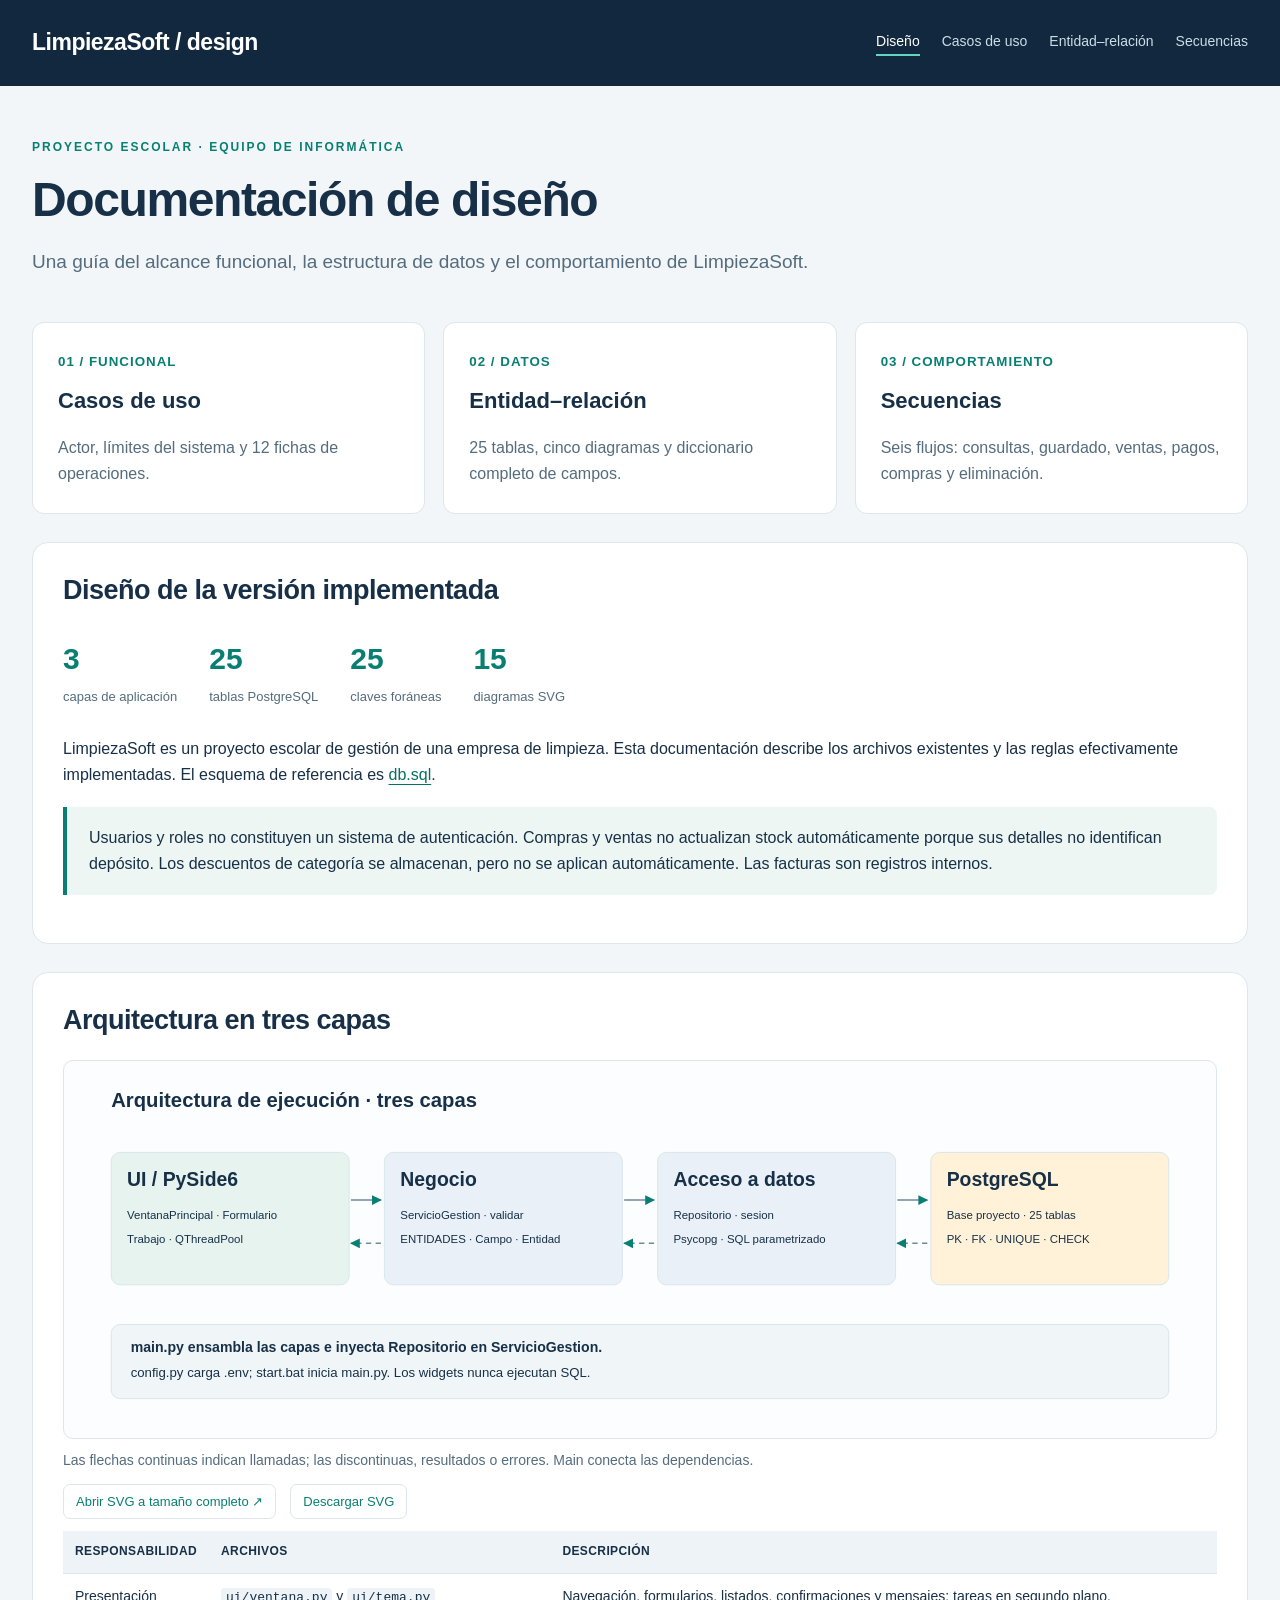
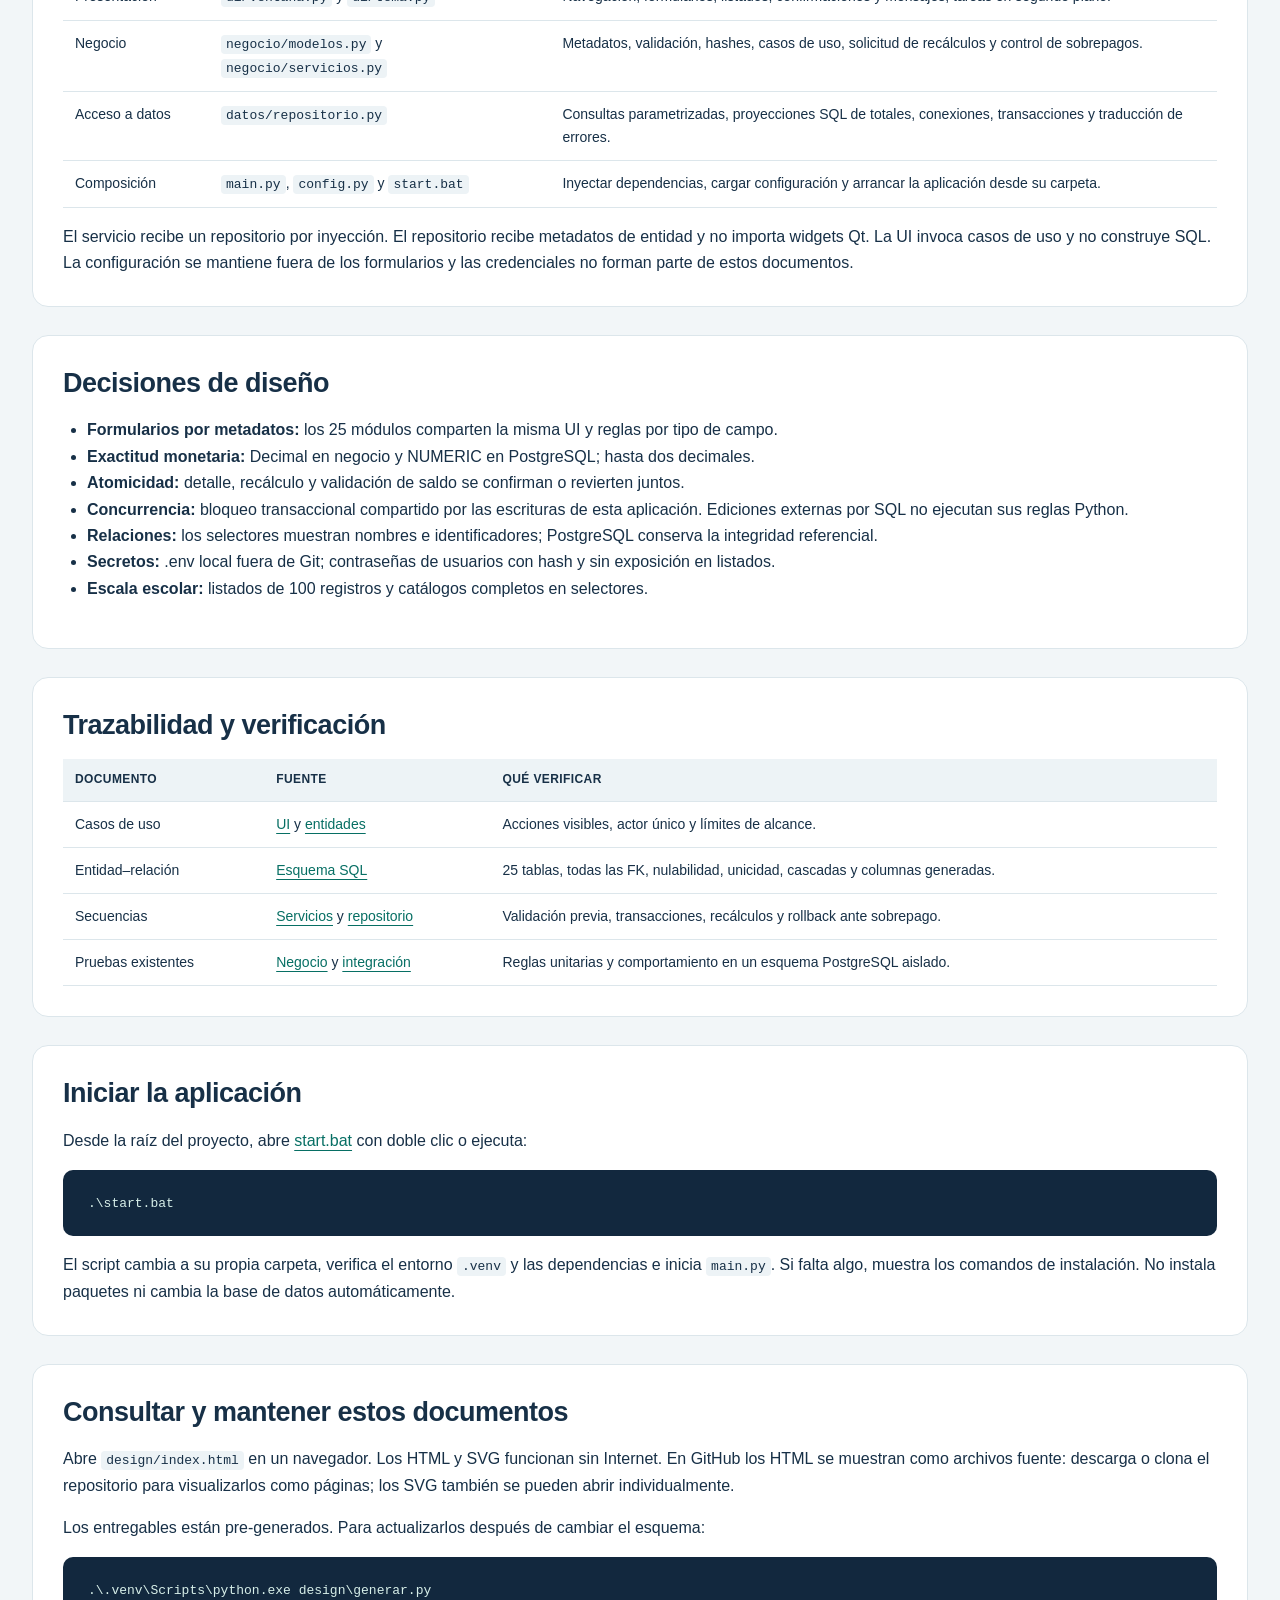
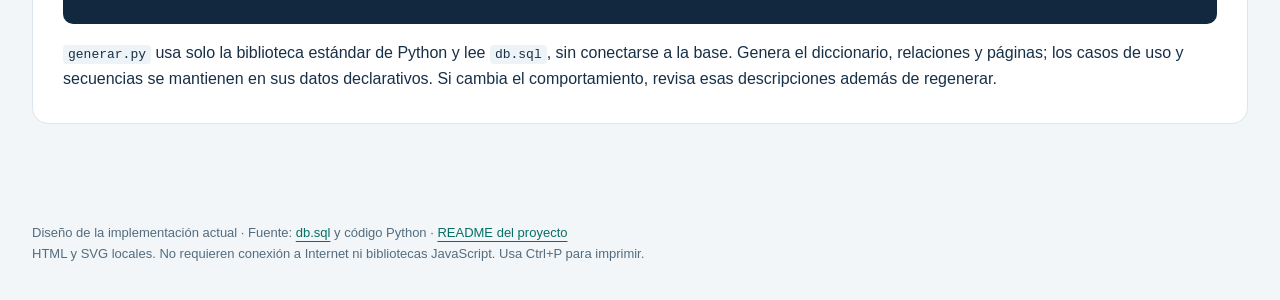
==== design/index.html @ 1a15737b "Agrega diseno HTML y SVG, script de inicio y corrige fondo de formularios" ====
<!doctype html>
<html lang="es"><head><meta charset="utf-8"><meta name="viewport" content="width=device-width, initial-scale=1">
<meta name="description" content="Una guía del alcance funcional, la estructura de datos y el comportamiento de LimpiezaSoft."><title>Documentación de diseño · LimpiezaSoft</title><link rel="stylesheet" href="styles.css"></head>
<body><a class="skip" href="#contenido">Saltar al contenido</a><header class="top"><div class="top-inner"><a class="brand" href="index.html">LimpiezaSoft / design</a><nav aria-label="Documentos de diseño"><a href="index.html" aria-current="page">Diseño</a><a href="casos-de-uso.html">Casos de uso</a><a href="entidad-relacion.html">Entidad–relación</a><a href="secuencias.html">Secuencias</a></nav></div></header>
<div class="hero"><div class="eyebrow">Proyecto escolar · Equipo de Informática</div><h1>Documentación de diseño</h1><p class="lead">Una guía del alcance funcional, la estructura de datos y el comportamiento de LimpiezaSoft.</p></div>
<main id="contenido"><div class="grid"><a class="card" href="casos-de-uso.html"><small>01 / FUNCIONAL</small><b>Casos de uso</b><p>Actor, límites del sistema y 12 fichas de operaciones.</p></a><a class="card" href="entidad-relacion.html"><small>02 / DATOS</small><b>Entidad–relación</b><p>25 tablas, cinco diagramas y diccionario completo de campos.</p></a><a class="card" href="secuencias.html"><small>03 / COMPORTAMIENTO</small><b>Secuencias</b><p>Seis flujos: consultas, guardado, ventas, pagos, compras y eliminación.</p></a></div><section id="alcance"><h2>Diseño de la versión implementada</h2><div class="stats"><div><strong>3</strong><span>capas de aplicación</span></div><div><strong>25</strong><span>tablas PostgreSQL</span></div><div><strong>25</strong><span>claves foráneas</span></div><div><strong>15</strong><span>diagramas SVG</span></div></div><p>LimpiezaSoft es un proyecto escolar de gestión de una empresa de limpieza. Esta documentación describe los archivos existentes y las reglas efectivamente implementadas. El esquema de referencia es <a href="../db.sql">db.sql</a>.</p><div class="note">Usuarios y roles no constituyen un sistema de autenticación. Compras y ventas no actualizan stock automáticamente porque sus detalles no identifican depósito. Los descuentos de categoría se almacenan, pero no se aplican automáticamente. Las facturas son registros internos.</div></section><section id="arquitectura"><h2>Arquitectura en tres capas</h2><figure class="figure"><div class="diagram" tabindex="0" aria-label="Arquitectura de tres capas con PostgreSQL. Desplazamiento horizontal disponible."><img src="svg/arquitectura.svg" alt="Arquitectura de tres capas con PostgreSQL"></div><figcaption>Las flechas continuas indican llamadas; las discontinuas, resultados o errores. Main conecta las dependencias.</figcaption><div class="tools"><a href="svg/arquitectura.svg" target="_blank" rel="noopener">Abrir SVG a tamaño completo ↗</a><a href="svg/arquitectura.svg" download>Descargar SVG</a></div></figure><div class="table-wrap"><table><thead><tr><th scope="col">Responsabilidad</th><th scope="col">Archivos</th><th scope="col">Descripción</th></tr></thead><tbody><tr><td>Presentación</td><td><code>ui/ventana.py</code> y <code>ui/tema.py</code></td><td>Navegación, formularios, listados, confirmaciones y mensajes; tareas en segundo plano.</td></tr><tr><td>Negocio</td><td><code>negocio/modelos.py</code> y <code>negocio/servicios.py</code></td><td>Metadatos, validación, hashes, casos de uso, solicitud de recálculos y control de sobrepagos.</td></tr><tr><td>Acceso a datos</td><td><code>datos/repositorio.py</code></td><td>Consultas parametrizadas, proyecciones SQL de totales, conexiones, transacciones y traducción de errores.</td></tr><tr><td>Composición</td><td><code>main.py</code>, <code>config.py</code> y <code>start.bat</code></td><td>Inyectar dependencias, cargar configuración y arrancar la aplicación desde su carpeta.</td></tr></tbody></table></div><p>El servicio recibe un repositorio por inyección. El repositorio recibe metadatos de entidad y no importa widgets Qt. La UI invoca casos de uso y no construye SQL. La configuración se mantiene fuera de los formularios y las credenciales no forman parte de estos documentos.</p></section><section id="decisiones"><h2>Decisiones de diseño</h2><ul><li><strong>Formularios por metadatos:</strong> los 25 módulos comparten la misma UI y reglas por tipo de campo.</li><li><strong>Exactitud monetaria:</strong> Decimal en negocio y NUMERIC en PostgreSQL; hasta dos decimales.</li><li><strong>Atomicidad:</strong> detalle, recálculo y validación de saldo se confirman o revierten juntos.</li><li><strong>Concurrencia:</strong> bloqueo transaccional compartido por las escrituras de esta aplicación. Ediciones externas por SQL no ejecutan sus reglas Python.</li><li><strong>Relaciones:</strong> los selectores muestran nombres e identificadores; PostgreSQL conserva la integridad referencial.</li><li><strong>Secretos:</strong> .env local fuera de Git; contraseñas de usuarios con hash y sin exposición en listados.</li><li><strong>Escala escolar:</strong> listados de 100 registros y catálogos completos en selectores.</li></ul></section><section id="trazabilidad"><h2>Trazabilidad y verificación</h2><div class="table-wrap"><table><thead><tr><th scope="col">Documento</th><th scope="col">Fuente</th><th scope="col">Qué verificar</th></tr></thead><tbody><tr><td>Casos de uso</td><td><a href="../limpiezasoft/ui/ventana.py">UI</a> y <a href="../limpiezasoft/negocio/modelos.py">entidades</a></td><td>Acciones visibles, actor único y límites de alcance.</td></tr><tr><td>Entidad–relación</td><td><a href="../db.sql">Esquema SQL</a></td><td>25 tablas, todas las FK, nulabilidad, unicidad, cascadas y columnas generadas.</td></tr><tr><td>Secuencias</td><td><a href="../limpiezasoft/negocio/servicios.py">Servicios</a> y <a href="../limpiezasoft/datos/repositorio.py">repositorio</a></td><td>Validación previa, transacciones, recálculos y rollback ante sobrepago.</td></tr><tr><td>Pruebas existentes</td><td><a href="../tests/test_negocio.py">Negocio</a> y <a href="../tests/test_postgres.py">integración</a></td><td>Reglas unitarias y comportamiento en un esquema PostgreSQL aislado.</td></tr></tbody></table></div></section><section id="inicio"><h2>Iniciar la aplicación</h2><p>Desde la raíz del proyecto, abre <a href="../start.bat">start.bat</a> con doble clic o ejecuta:</p><pre><code>.\start.bat</code></pre><p>El script cambia a su propia carpeta, verifica el entorno <code>.venv</code> y las dependencias e inicia <code>main.py</code>. Si falta algo, muestra los comandos de instalación. No instala paquetes ni cambia la base de datos automáticamente.</p></section><section id="mantenimiento"><h2>Consultar y mantener estos documentos</h2><p>Abre <code>design/index.html</code> en un navegador. Los HTML y SVG funcionan sin Internet. En GitHub los HTML se muestran como archivos fuente: descarga o clona el repositorio para visualizarlos como páginas; los SVG también se pueden abrir individualmente.</p><p>Los entregables están pre-generados. Para actualizarlos después de cambiar el esquema:</p><pre><code>.\.venv\Scripts\python.exe design\generar.py</code></pre><p><code>generar.py</code> usa solo la biblioteca estándar de Python y lee <code>db.sql</code>, sin conectarse a la base. Genera el diccionario, relaciones y páginas; los casos de uso y secuencias se mantienen en sus datos declarativos. Si cambia el comportamiento, revisa esas descripciones además de regenerar.</p></section></main><footer>Diseño de la implementación actual · Fuente: <a href="../db.sql">db.sql</a> y código Python · <a href="../README.md">README del proyecto</a><br>HTML y SVG locales. No requieren conexión a Internet ni bibliotecas JavaScript. Usa Ctrl+P para imprimir.</footer></body></html>
---- design/styles.css ----
:root{--ink:#173047;--muted:#546c7e;--green:#087f72;--line:#dce6eb;--paper:#fff;--wash:#f2f6f8}
*{box-sizing:border-box}html{scroll-behavior:smooth;scroll-padding-top:24px}body{margin:0;background:var(--wash);color:var(--ink);font:16px/1.65 "Segoe UI",Arial,sans-serif}a{color:#076f64;text-underline-offset:4px}a:hover{color:#064a43}a:focus-visible,button:focus-visible{outline:3px solid #d89818;outline-offset:4px}.skip{position:absolute;left:16px;top:-80px;background:white;padding:10px;z-index:10}.skip:focus{top:10px}.top{background:#12283e;color:white}.top-inner{max-width:1280px;margin:auto;padding:24px 32px;display:flex;gap:28px;align-items:center;justify-content:space-between;flex-wrap:wrap}.brand{font-size:23px;font-weight:750;color:white;text-decoration:none;letter-spacing:-.5px}.top nav{display:flex;gap:22px;flex-wrap:wrap}.top nav a{color:#c9dee6;font-size:14px;text-decoration:none}.top nav a[aria-current=page]{color:white;border-bottom:2px solid #65d5bd}.hero{max-width:1280px;margin:auto;padding:52px 32px 26px}.eyebrow{font-size:12px;letter-spacing:2px;text-transform:uppercase;color:var(--green);font-weight:750}h1{font-size:clamp(32px,4vw,48px);line-height:1.15;letter-spacing:-1.4px;margin:14px 0 18px}h2{font-size:27px;line-height:1.3;letter-spacing:-.5px;margin:0 0 16px}h3{font-size:20px;margin:0 0 12px}.lead{font-size:19px;max-width:850px;color:var(--muted)}main{max-width:1280px;margin:auto;padding:0 32px 60px}section{margin:28px 0;padding:30px;background:var(--paper);border:1px solid var(--line);border-radius:16px;scroll-margin-top:24px}.grid{display:grid;grid-template-columns:repeat(auto-fit,minmax(245px,1fr));gap:18px}.card{display:block;border:1px solid var(--line);padding:25px;border-radius:12px;text-decoration:none;background:white;color:var(--ink)}.card:hover{border-color:var(--green)}.card b{font-size:22px;display:block;margin:8px 0}.card small{color:var(--green);font-weight:700;letter-spacing:1px}.card p{margin-bottom:0;color:var(--muted)}.pills{display:flex;flex-wrap:wrap;gap:10px;margin:20px 0}.pills a,.pill{font-size:13px;border-radius:20px;background:#e5f2ee;padding:7px 14px;text-decoration:none}.note{padding:18px 22px;border-left:4px solid var(--green);background:#edf6f3;border-radius:0 8px 8px 0;margin:18px 0}.muted,figcaption{color:var(--muted);font-size:14px}.figure{margin:22px 0 12px}.diagram{border:1px solid var(--line);border-radius:10px;overflow:auto;background:#fbfdfe;padding:12px}.diagram img{display:block;width:100%;min-width:740px;height:auto}figcaption{margin-top:10px}.tools{display:flex;gap:14px;margin:12px 0;align-items:center;flex-wrap:wrap}.tools a,button{font:inherit;font-size:13px;border:1px solid var(--line);background:white;border-radius:7px;color:var(--green);padding:6px 12px;text-decoration:none;cursor:pointer}.table-wrap{overflow:auto}table{border-collapse:collapse;width:100%;font-size:14px}th{text-align:left;background:#edf3f6;font-size:12px;text-transform:uppercase;letter-spacing:.4px}th,td{padding:11px 12px;border-bottom:1px solid var(--line);vertical-align:top}code{background:#edf3f6;border-radius:4px;padding:2px 5px;font:13px/1.6 Consolas,monospace;overflow-wrap:anywhere}pre{background:#12283e;color:#d7efe9;padding:20px;border-radius:10px;overflow:auto}pre code{background:none;color:inherit}dt{font-weight:700;margin-top:12px}dd{margin:3px 0 14px;color:var(--muted)}footer{max-width:1280px;margin:auto;padding:10px 32px 38px;color:var(--muted);font-size:13px}details{border:1px solid var(--line);border-radius:8px;padding:14px;margin:12px 0}summary{cursor:pointer;font-weight:700;overflow-wrap:anywhere}.badge{font-size:12px;font-weight:700;color:var(--green)}.stats{display:flex;gap:32px;flex-wrap:wrap;padding:10px 0}.stats strong{display:block;font-size:30px;color:var(--green)}.stats span{font-size:13px;color:var(--muted)}ol,ul{padding-left:24px}.sources{font-size:14px}section p:last-child{margin-bottom:0}
@media(max-width:640px){.hero{padding:30px 18px 12px}main{padding:0 14px 30px}.top-inner{padding:18px}.top nav{gap:12px}section{padding:20px 16px}h2{font-size:23px}.lead{font-size:17px}}
@media print{body{background:white;font-size:11pt}.top,.tools,.skip{display:none}.hero,main{padding:0;max-width:none}h1{font-size:28pt}section{border:none;padding:12px 0;break-before:auto}.diagram{overflow:visible;padding:0;border:none}.diagram img{min-width:0;width:100%}figure,table tr{break-inside:avoid}a{color:inherit}.pills{display:none}details{break-inside:avoid}footer{padding:10px 0}}
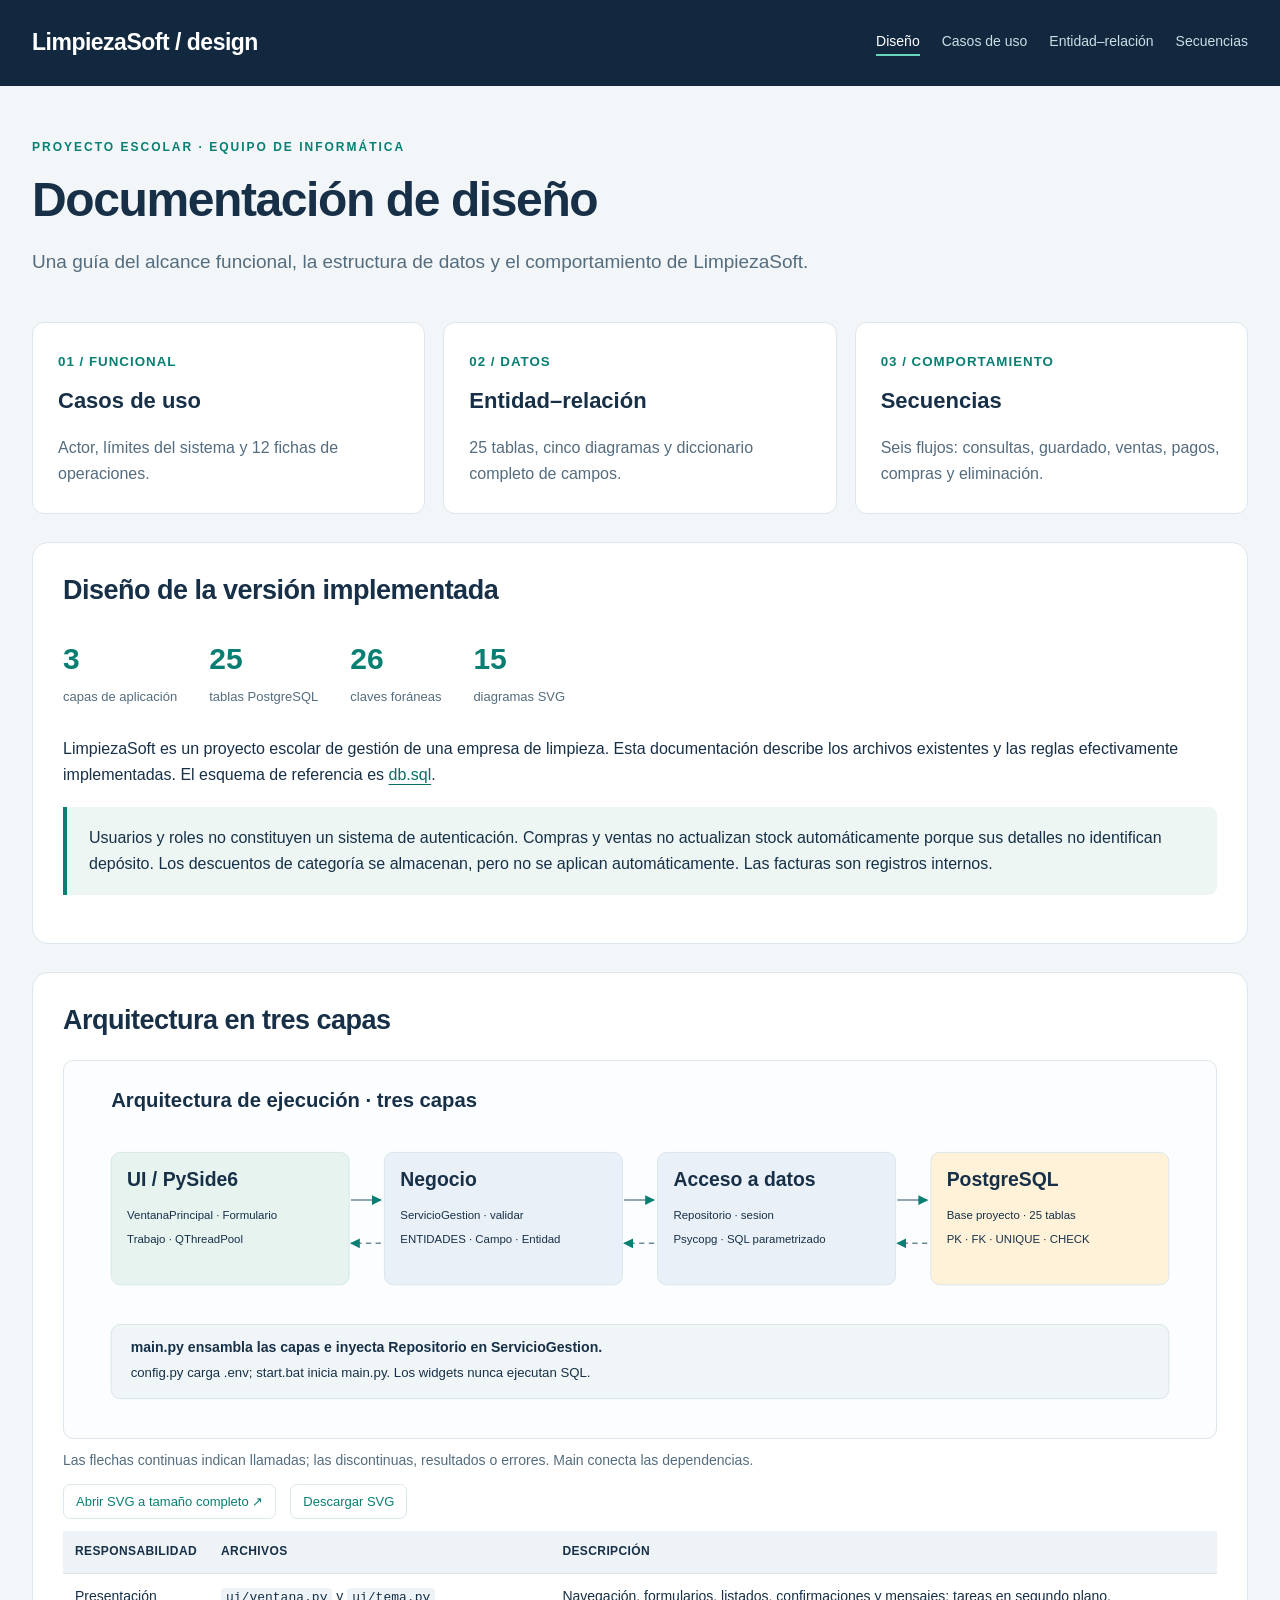
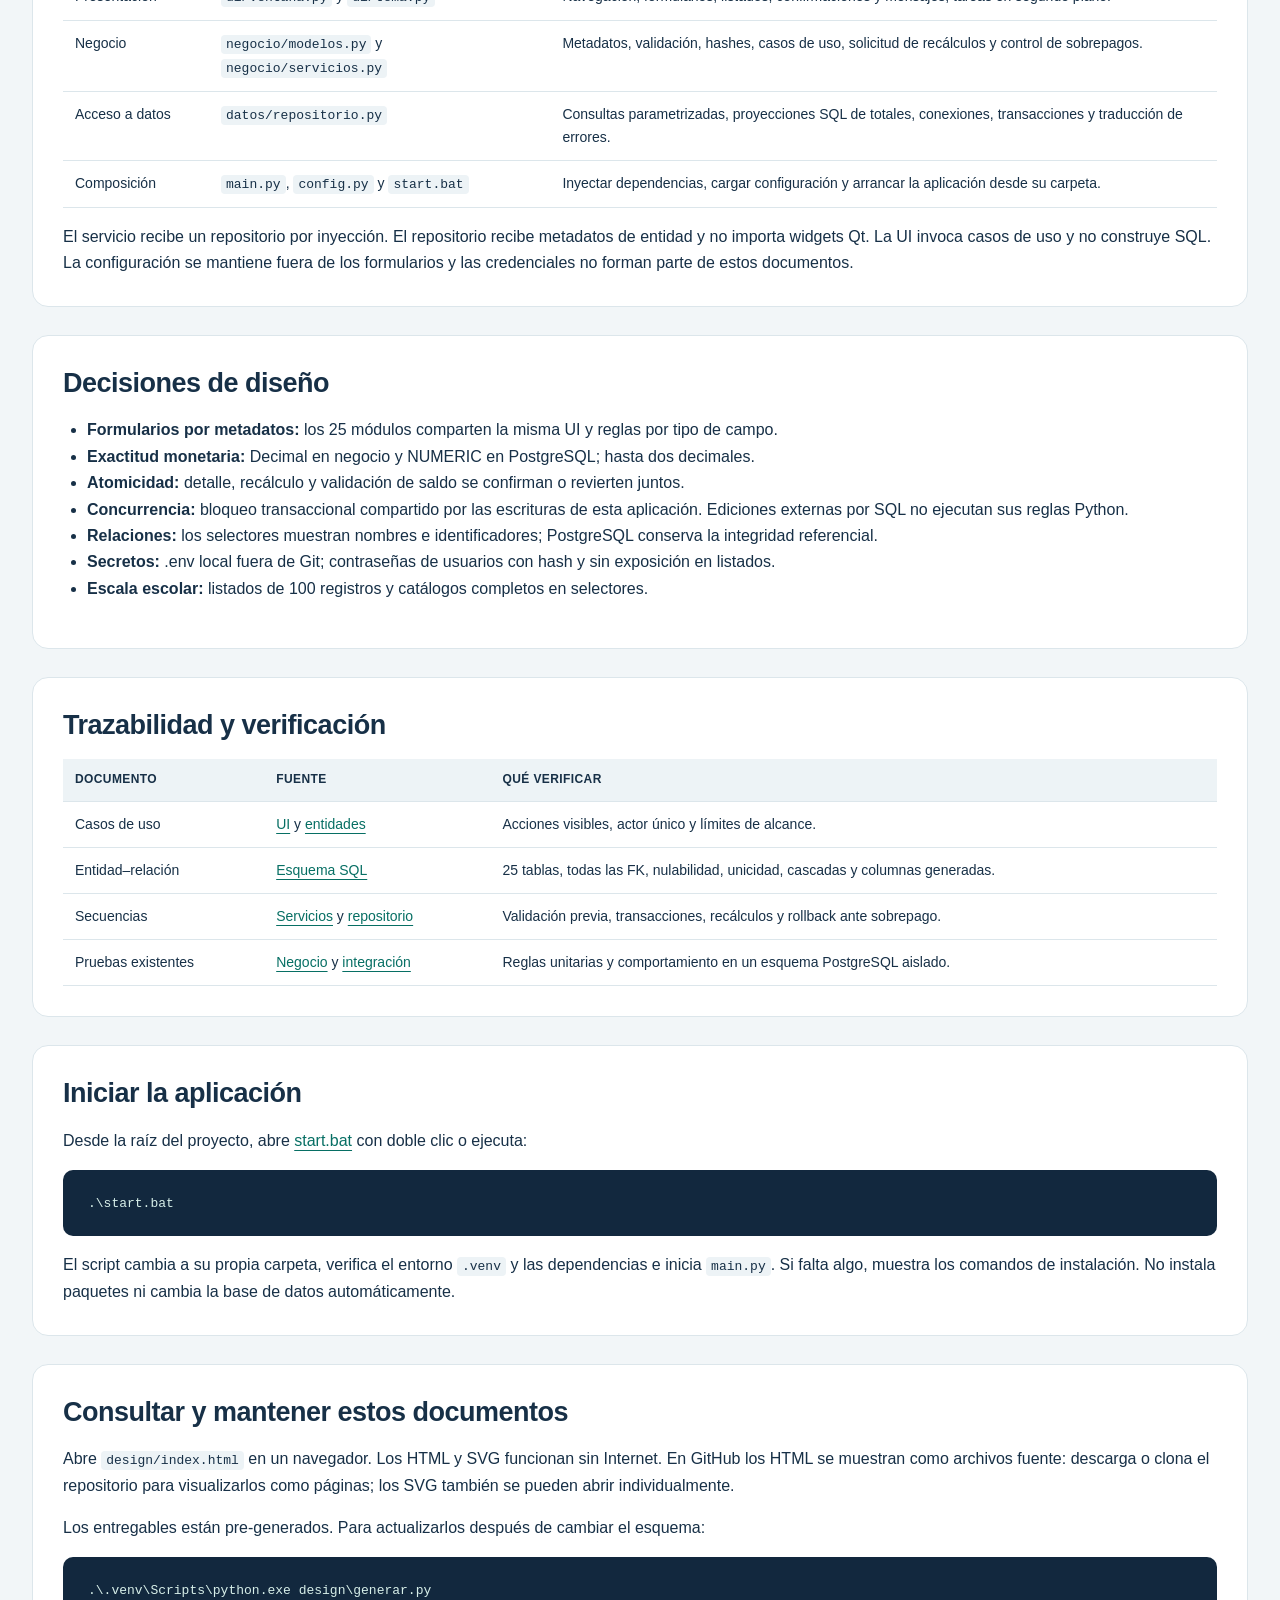
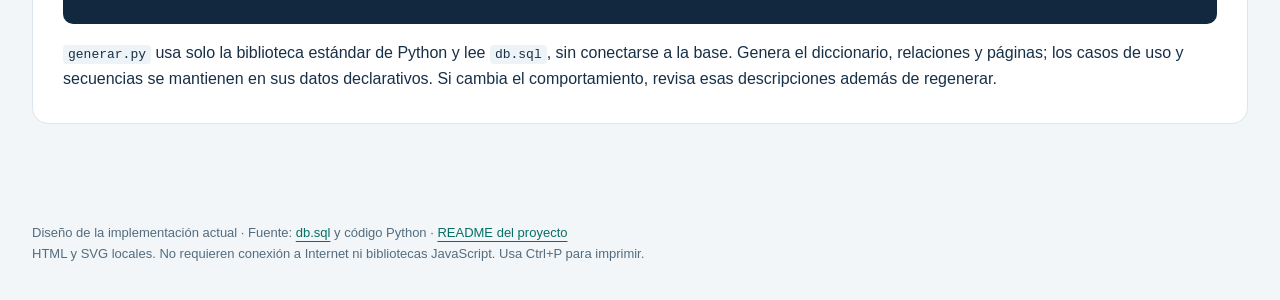
==== commit 3ccdd417: "Corrige agenda incluyendo la limpiadora obligatoria y mensajes de validacion" ====
--- a/design/index.html
+++ b/design/index.html
@@ -3,4 +3,4 @@
 <meta name="description" content="Una guía del alcance funcional, la estructura de datos y el comportamiento de LimpiezaSoft."><title>Documentación de diseño · LimpiezaSoft</title><link rel="stylesheet" href="styles.css"></head>
 <body><a class="skip" href="#contenido">Saltar al contenido</a><header class="top"><div class="top-inner"><a class="brand" href="index.html">LimpiezaSoft / design</a><nav aria-label="Documentos de diseño"><a href="index.html" aria-current="page">Diseño</a><a href="casos-de-uso.html">Casos de uso</a><a href="entidad-relacion.html">Entidad–relación</a><a href="secuencias.html">Secuencias</a></nav></div></header>
 <div class="hero"><div class="eyebrow">Proyecto escolar · Equipo de Informática</div><h1>Documentación de diseño</h1><p class="lead">Una guía del alcance funcional, la estructura de datos y el comportamiento de LimpiezaSoft.</p></div>
-<main id="contenido"><div class="grid"><a class="card" href="casos-de-uso.html"><small>01 / FUNCIONAL</small><b>Casos de uso</b><p>Actor, límites del sistema y 12 fichas de operaciones.</p></a><a class="card" href="entidad-relacion.html"><small>02 / DATOS</small><b>Entidad–relación</b><p>25 tablas, cinco diagramas y diccionario completo de campos.</p></a><a class="card" href="secuencias.html"><small>03 / COMPORTAMIENTO</small><b>Secuencias</b><p>Seis flujos: consultas, guardado, ventas, pagos, compras y eliminación.</p></a></div><section id="alcance"><h2>Diseño de la versión implementada</h2><div class="stats"><div><strong>3</strong><span>capas de aplicación</span></div><div><strong>25</strong><span>tablas PostgreSQL</span></div><div><strong>25</strong><span>claves foráneas</span></div><div><strong>15</strong><span>diagramas SVG</span></div></div><p>LimpiezaSoft es un proyecto escolar de gestión de una empresa de limpieza. Esta documentación describe los archivos existentes y las reglas efectivamente implementadas. El esquema de referencia es <a href="../db.sql">db.sql</a>.</p><div class="note">Usuarios y roles no constituyen un sistema de autenticación. Compras y ventas no actualizan stock automáticamente porque sus detalles no identifican depósito. Los descuentos de categoría se almacenan, pero no se aplican automáticamente. Las facturas son registros internos.</div></section><section id="arquitectura"><h2>Arquitectura en tres capas</h2><figure class="figure"><div class="diagram" tabindex="0" aria-label="Arquitectura de tres capas con PostgreSQL. Desplazamiento horizontal disponible."><img src="svg/arquitectura.svg" alt="Arquitectura de tres capas con PostgreSQL"></div><figcaption>Las flechas continuas indican llamadas; las discontinuas, resultados o errores. Main conecta las dependencias.</figcaption><div class="tools"><a href="svg/arquitectura.svg" target="_blank" rel="noopener">Abrir SVG a tamaño completo ↗</a><a href="svg/arquitectura.svg" download>Descargar SVG</a></div></figure><div class="table-wrap"><table><thead><tr><th scope="col">Responsabilidad</th><th scope="col">Archivos</th><th scope="col">Descripción</th></tr></thead><tbody><tr><td>Presentación</td><td><code>ui/ventana.py</code> y <code>ui/tema.py</code></td><td>Navegación, formularios, listados, confirmaciones y mensajes; tareas en segundo plano.</td></tr><tr><td>Negocio</td><td><code>negocio/modelos.py</code> y <code>negocio/servicios.py</code></td><td>Metadatos, validación, hashes, casos de uso, solicitud de recálculos y control de sobrepagos.</td></tr><tr><td>Acceso a datos</td><td><code>datos/repositorio.py</code></td><td>Consultas parametrizadas, proyecciones SQL de totales, conexiones, transacciones y traducción de errores.</td></tr><tr><td>Composición</td><td><code>main.py</code>, <code>config.py</code> y <code>start.bat</code></td><td>Inyectar dependencias, cargar configuración y arrancar la aplicación desde su carpeta.</td></tr></tbody></table></div><p>El servicio recibe un repositorio por inyección. El repositorio recibe metadatos de entidad y no importa widgets Qt. La UI invoca casos de uso y no construye SQL. La configuración se mantiene fuera de los formularios y las credenciales no forman parte de estos documentos.</p></section><section id="decisiones"><h2>Decisiones de diseño</h2><ul><li><strong>Formularios por metadatos:</strong> los 25 módulos comparten la misma UI y reglas por tipo de campo.</li><li><strong>Exactitud monetaria:</strong> Decimal en negocio y NUMERIC en PostgreSQL; hasta dos decimales.</li><li><strong>Atomicidad:</strong> detalle, recálculo y validación de saldo se confirman o revierten juntos.</li><li><strong>Concurrencia:</strong> bloqueo transaccional compartido por las escrituras de esta aplicación. Ediciones externas por SQL no ejecutan sus reglas Python.</li><li><strong>Relaciones:</strong> los selectores muestran nombres e identificadores; PostgreSQL conserva la integridad referencial.</li><li><strong>Secretos:</strong> .env local fuera de Git; contraseñas de usuarios con hash y sin exposición en listados.</li><li><strong>Escala escolar:</strong> listados de 100 registros y catálogos completos en selectores.</li></ul></section><section id="trazabilidad"><h2>Trazabilidad y verificación</h2><div class="table-wrap"><table><thead><tr><th scope="col">Documento</th><th scope="col">Fuente</th><th scope="col">Qué verificar</th></tr></thead><tbody><tr><td>Casos de uso</td><td><a href="../limpiezasoft/ui/ventana.py">UI</a> y <a href="../limpiezasoft/negocio/modelos.py">entidades</a></td><td>Acciones visibles, actor único y límites de alcance.</td></tr><tr><td>Entidad–relación</td><td><a href="../db.sql">Esquema SQL</a></td><td>25 tablas, todas las FK, nulabilidad, unicidad, cascadas y columnas generadas.</td></tr><tr><td>Secuencias</td><td><a href="../limpiezasoft/negocio/servicios.py">Servicios</a> y <a href="../limpiezasoft/datos/repositorio.py">repositorio</a></td><td>Validación previa, transacciones, recálculos y rollback ante sobrepago.</td></tr><tr><td>Pruebas existentes</td><td><a href="../tests/test_negocio.py">Negocio</a> y <a href="../tests/test_postgres.py">integración</a></td><td>Reglas unitarias y comportamiento en un esquema PostgreSQL aislado.</td></tr></tbody></table></div></section><section id="inicio"><h2>Iniciar la aplicación</h2><p>Desde la raíz del proyecto, abre <a href="../start.bat">start.bat</a> con doble clic o ejecuta:</p><pre><code>.\start.bat</code></pre><p>El script cambia a su propia carpeta, verifica el entorno <code>.venv</code> y las dependencias e inicia <code>main.py</code>. Si falta algo, muestra los comandos de instalación. No instala paquetes ni cambia la base de datos automáticamente.</p></section><section id="mantenimiento"><h2>Consultar y mantener estos documentos</h2><p>Abre <code>design/index.html</code> en un navegador. Los HTML y SVG funcionan sin Internet. En GitHub los HTML se muestran como archivos fuente: descarga o clona el repositorio para visualizarlos como páginas; los SVG también se pueden abrir individualmente.</p><p>Los entregables están pre-generados. Para actualizarlos después de cambiar el esquema:</p><pre><code>.\.venv\Scripts\python.exe design\generar.py</code></pre><p><code>generar.py</code> usa solo la biblioteca estándar de Python y lee <code>db.sql</code>, sin conectarse a la base. Genera el diccionario, relaciones y páginas; los casos de uso y secuencias se mantienen en sus datos declarativos. Si cambia el comportamiento, revisa esas descripciones además de regenerar.</p></section></main><footer>Diseño de la implementación actual · Fuente: <a href="../db.sql">db.sql</a> y código Python · <a href="../README.md">README del proyecto</a><br>HTML y SVG locales. No requieren conexión a Internet ni bibliotecas JavaScript. Usa Ctrl+P para imprimir.</footer></body></html>+<main id="contenido"><div class="grid"><a class="card" href="casos-de-uso.html"><small>01 / FUNCIONAL</small><b>Casos de uso</b><p>Actor, límites del sistema y 12 fichas de operaciones.</p></a><a class="card" href="entidad-relacion.html"><small>02 / DATOS</small><b>Entidad–relación</b><p>25 tablas, cinco diagramas y diccionario completo de campos.</p></a><a class="card" href="secuencias.html"><small>03 / COMPORTAMIENTO</small><b>Secuencias</b><p>Seis flujos: consultas, guardado, ventas, pagos, compras y eliminación.</p></a></div><section id="alcance"><h2>Diseño de la versión implementada</h2><div class="stats"><div><strong>3</strong><span>capas de aplicación</span></div><div><strong>25</strong><span>tablas PostgreSQL</span></div><div><strong>26</strong><span>claves foráneas</span></div><div><strong>15</strong><span>diagramas SVG</span></div></div><p>LimpiezaSoft es un proyecto escolar de gestión de una empresa de limpieza. Esta documentación describe los archivos existentes y las reglas efectivamente implementadas. El esquema de referencia es <a href="../db.sql">db.sql</a>.</p><div class="note">Usuarios y roles no constituyen un sistema de autenticación. Compras y ventas no actualizan stock automáticamente porque sus detalles no identifican depósito. Los descuentos de categoría se almacenan, pero no se aplican automáticamente. Las facturas son registros internos.</div></section><section id="arquitectura"><h2>Arquitectura en tres capas</h2><figure class="figure"><div class="diagram" tabindex="0" aria-label="Arquitectura de tres capas con PostgreSQL. Desplazamiento horizontal disponible."><img src="svg/arquitectura.svg" alt="Arquitectura de tres capas con PostgreSQL"></div><figcaption>Las flechas continuas indican llamadas; las discontinuas, resultados o errores. Main conecta las dependencias.</figcaption><div class="tools"><a href="svg/arquitectura.svg" target="_blank" rel="noopener">Abrir SVG a tamaño completo ↗</a><a href="svg/arquitectura.svg" download>Descargar SVG</a></div></figure><div class="table-wrap"><table><thead><tr><th scope="col">Responsabilidad</th><th scope="col">Archivos</th><th scope="col">Descripción</th></tr></thead><tbody><tr><td>Presentación</td><td><code>ui/ventana.py</code> y <code>ui/tema.py</code></td><td>Navegación, formularios, listados, confirmaciones y mensajes; tareas en segundo plano.</td></tr><tr><td>Negocio</td><td><code>negocio/modelos.py</code> y <code>negocio/servicios.py</code></td><td>Metadatos, validación, hashes, casos de uso, solicitud de recálculos y control de sobrepagos.</td></tr><tr><td>Acceso a datos</td><td><code>datos/repositorio.py</code></td><td>Consultas parametrizadas, proyecciones SQL de totales, conexiones, transacciones y traducción de errores.</td></tr><tr><td>Composición</td><td><code>main.py</code>, <code>config.py</code> y <code>start.bat</code></td><td>Inyectar dependencias, cargar configuración y arrancar la aplicación desde su carpeta.</td></tr></tbody></table></div><p>El servicio recibe un repositorio por inyección. El repositorio recibe metadatos de entidad y no importa widgets Qt. La UI invoca casos de uso y no construye SQL. La configuración se mantiene fuera de los formularios y las credenciales no forman parte de estos documentos.</p></section><section id="decisiones"><h2>Decisiones de diseño</h2><ul><li><strong>Formularios por metadatos:</strong> los 25 módulos comparten la misma UI y reglas por tipo de campo.</li><li><strong>Exactitud monetaria:</strong> Decimal en negocio y NUMERIC en PostgreSQL; hasta dos decimales.</li><li><strong>Atomicidad:</strong> detalle, recálculo y validación de saldo se confirman o revierten juntos.</li><li><strong>Concurrencia:</strong> bloqueo transaccional compartido por las escrituras de esta aplicación. Ediciones externas por SQL no ejecutan sus reglas Python.</li><li><strong>Relaciones:</strong> los selectores muestran nombres e identificadores; PostgreSQL conserva la integridad referencial.</li><li><strong>Secretos:</strong> .env local fuera de Git; contraseñas de usuarios con hash y sin exposición en listados.</li><li><strong>Escala escolar:</strong> listados de 100 registros y catálogos completos en selectores.</li></ul></section><section id="trazabilidad"><h2>Trazabilidad y verificación</h2><div class="table-wrap"><table><thead><tr><th scope="col">Documento</th><th scope="col">Fuente</th><th scope="col">Qué verificar</th></tr></thead><tbody><tr><td>Casos de uso</td><td><a href="../limpiezasoft/ui/ventana.py">UI</a> y <a href="../limpiezasoft/negocio/modelos.py">entidades</a></td><td>Acciones visibles, actor único y límites de alcance.</td></tr><tr><td>Entidad–relación</td><td><a href="../db.sql">Esquema SQL</a></td><td>25 tablas, todas las FK, nulabilidad, unicidad, cascadas y columnas generadas.</td></tr><tr><td>Secuencias</td><td><a href="../limpiezasoft/negocio/servicios.py">Servicios</a> y <a href="../limpiezasoft/datos/repositorio.py">repositorio</a></td><td>Validación previa, transacciones, recálculos y rollback ante sobrepago.</td></tr><tr><td>Pruebas existentes</td><td><a href="../tests/test_negocio.py">Negocio</a> y <a href="../tests/test_postgres.py">integración</a></td><td>Reglas unitarias y comportamiento en un esquema PostgreSQL aislado.</td></tr></tbody></table></div></section><section id="inicio"><h2>Iniciar la aplicación</h2><p>Desde la raíz del proyecto, abre <a href="../start.bat">start.bat</a> con doble clic o ejecuta:</p><pre><code>.\start.bat</code></pre><p>El script cambia a su propia carpeta, verifica el entorno <code>.venv</code> y las dependencias e inicia <code>main.py</code>. Si falta algo, muestra los comandos de instalación. No instala paquetes ni cambia la base de datos automáticamente.</p></section><section id="mantenimiento"><h2>Consultar y mantener estos documentos</h2><p>Abre <code>design/index.html</code> en un navegador. Los HTML y SVG funcionan sin Internet. En GitHub los HTML se muestran como archivos fuente: descarga o clona el repositorio para visualizarlos como páginas; los SVG también se pueden abrir individualmente.</p><p>Los entregables están pre-generados. Para actualizarlos después de cambiar el esquema:</p><pre><code>.\.venv\Scripts\python.exe design\generar.py</code></pre><p><code>generar.py</code> usa solo la biblioteca estándar de Python y lee <code>db.sql</code>, sin conectarse a la base. Genera el diccionario, relaciones y páginas; los casos de uso y secuencias se mantienen en sus datos declarativos. Si cambia el comportamiento, revisa esas descripciones además de regenerar.</p></section></main><footer>Diseño de la implementación actual · Fuente: <a href="../db.sql">db.sql</a> y código Python · <a href="../README.md">README del proyecto</a><br>HTML y SVG locales. No requieren conexión a Internet ni bibliotecas JavaScript. Usa Ctrl+P para imprimir.</footer></body></html>
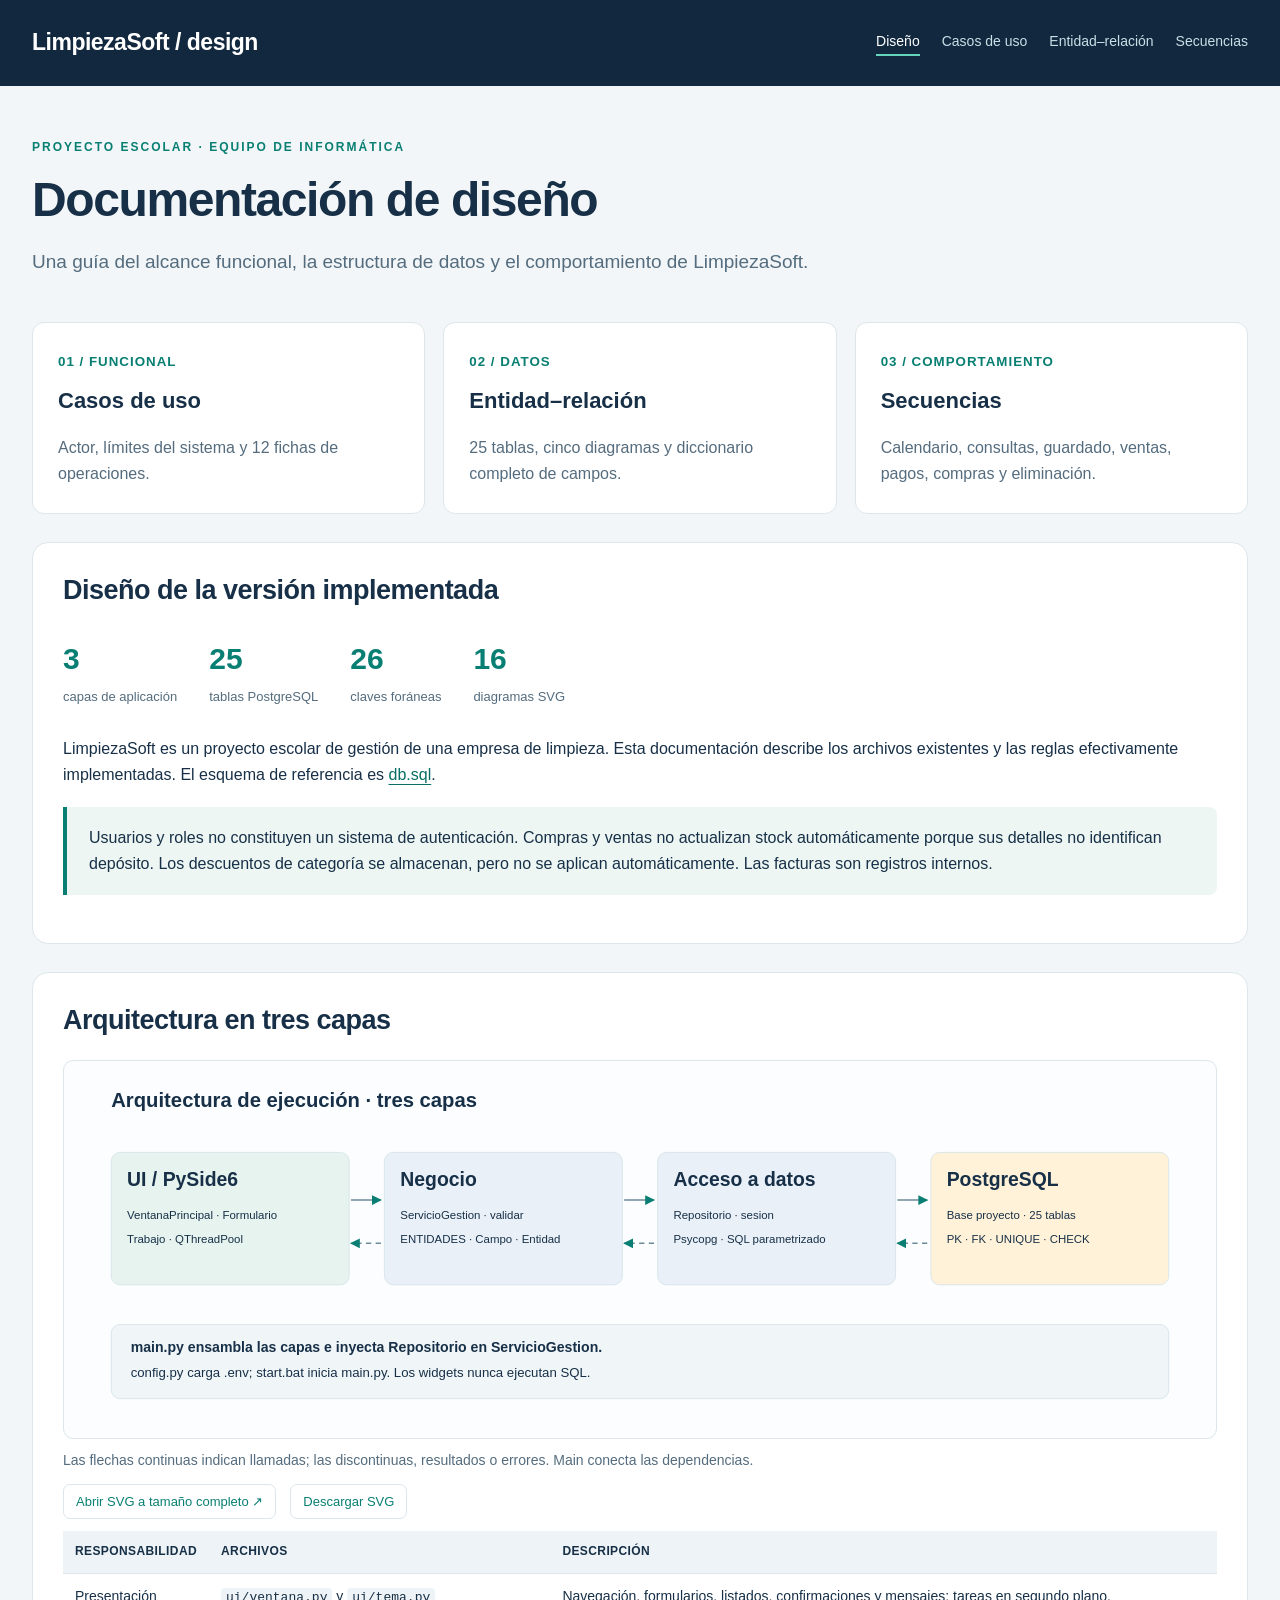
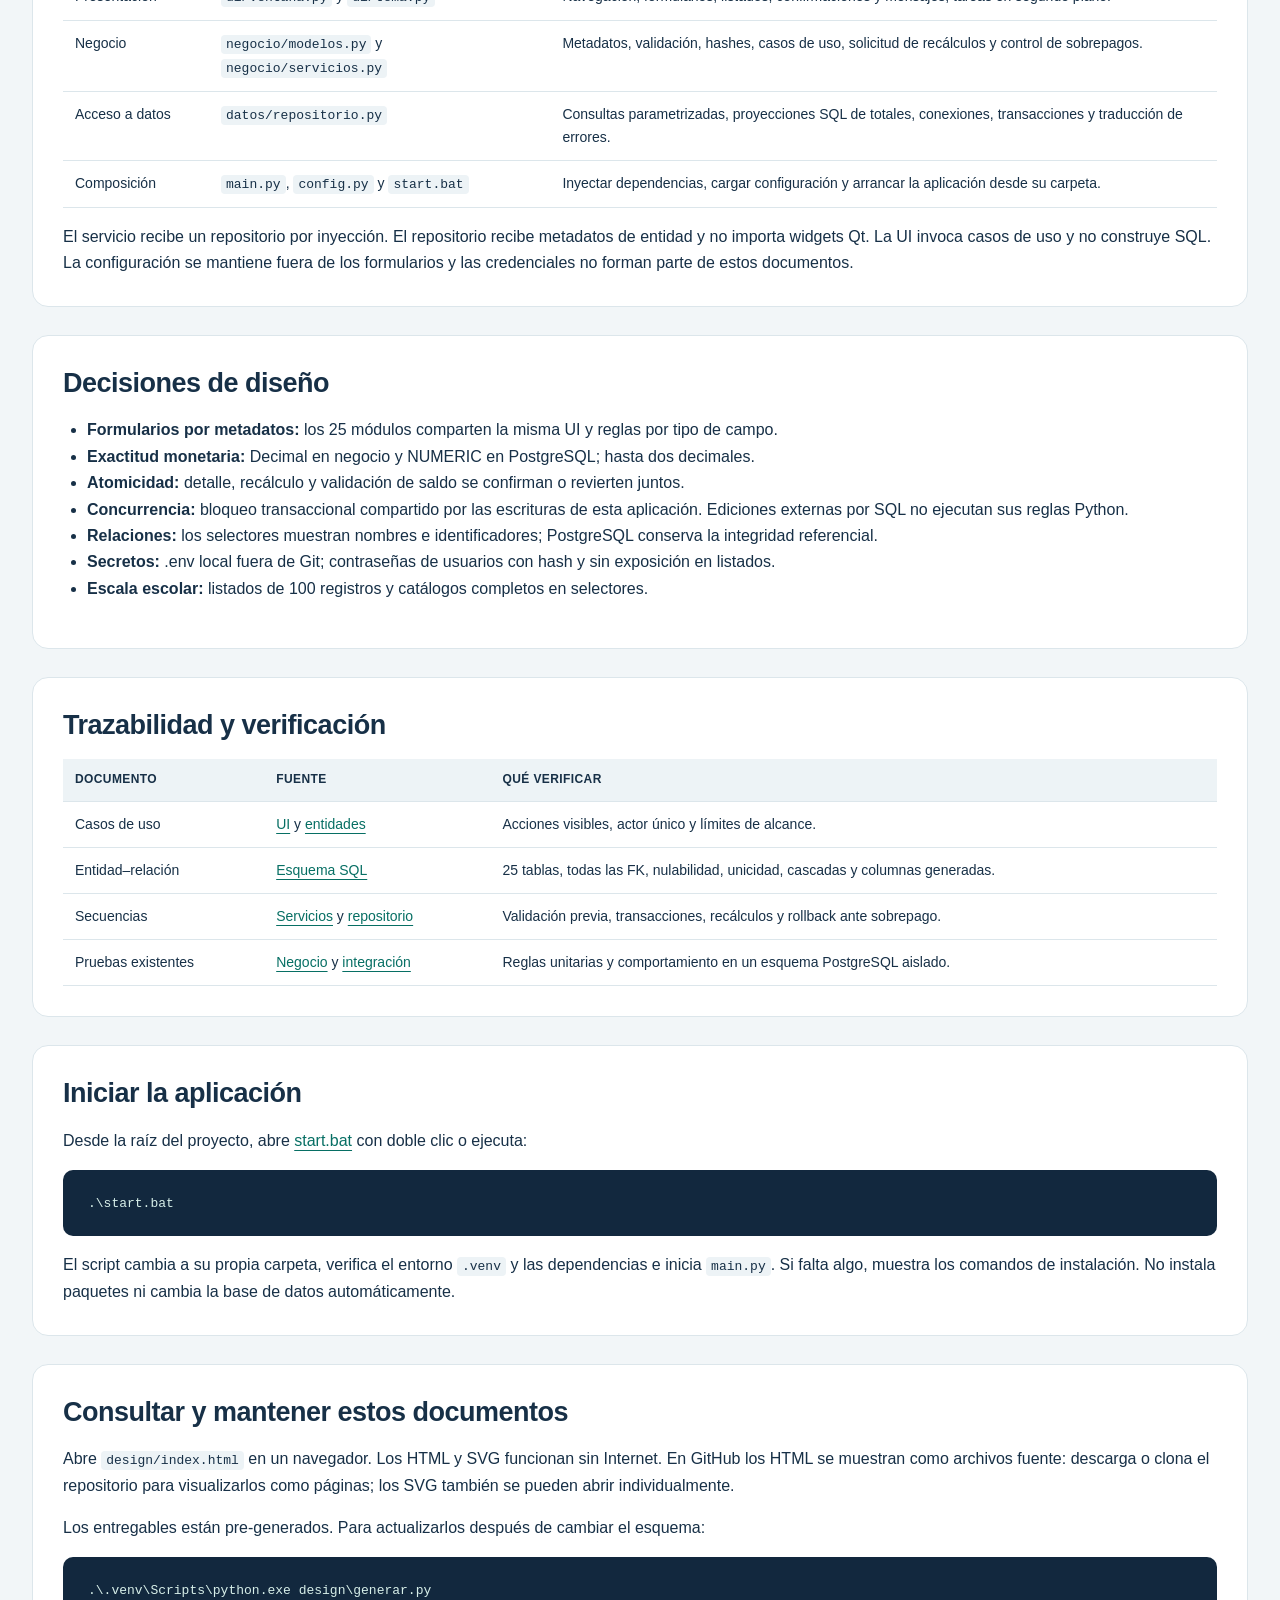
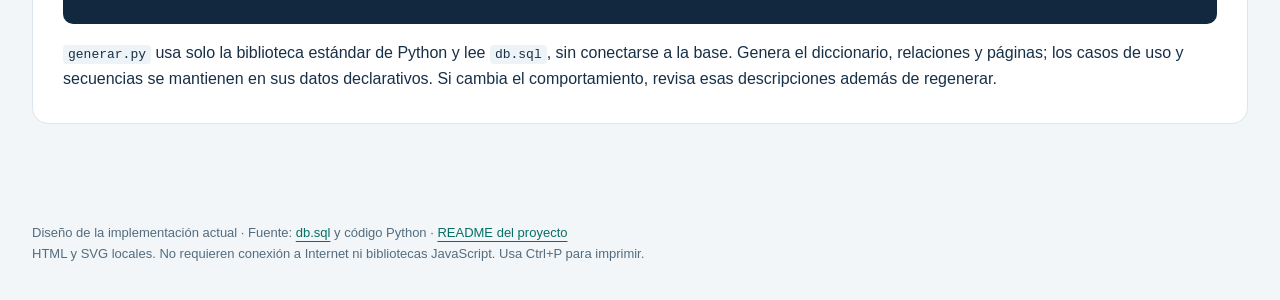
==== commit f023cd5f: "Agrega calendario semanal con detalle de servicios y colores por estado" ====
--- a/design/index.html
+++ b/design/index.html
@@ -3,4 +3,4 @@
 <meta name="description" content="Una guía del alcance funcional, la estructura de datos y el comportamiento de LimpiezaSoft."><title>Documentación de diseño · LimpiezaSoft</title><link rel="stylesheet" href="styles.css"></head>
 <body><a class="skip" href="#contenido">Saltar al contenido</a><header class="top"><div class="top-inner"><a class="brand" href="index.html">LimpiezaSoft / design</a><nav aria-label="Documentos de diseño"><a href="index.html" aria-current="page">Diseño</a><a href="casos-de-uso.html">Casos de uso</a><a href="entidad-relacion.html">Entidad–relación</a><a href="secuencias.html">Secuencias</a></nav></div></header>
 <div class="hero"><div class="eyebrow">Proyecto escolar · Equipo de Informática</div><h1>Documentación de diseño</h1><p class="lead">Una guía del alcance funcional, la estructura de datos y el comportamiento de LimpiezaSoft.</p></div>
-<main id="contenido"><div class="grid"><a class="card" href="casos-de-uso.html"><small>01 / FUNCIONAL</small><b>Casos de uso</b><p>Actor, límites del sistema y 12 fichas de operaciones.</p></a><a class="card" href="entidad-relacion.html"><small>02 / DATOS</small><b>Entidad–relación</b><p>25 tablas, cinco diagramas y diccionario completo de campos.</p></a><a class="card" href="secuencias.html"><small>03 / COMPORTAMIENTO</small><b>Secuencias</b><p>Seis flujos: consultas, guardado, ventas, pagos, compras y eliminación.</p></a></div><section id="alcance"><h2>Diseño de la versión implementada</h2><div class="stats"><div><strong>3</strong><span>capas de aplicación</span></div><div><strong>25</strong><span>tablas PostgreSQL</span></div><div><strong>26</strong><span>claves foráneas</span></div><div><strong>15</strong><span>diagramas SVG</span></div></div><p>LimpiezaSoft es un proyecto escolar de gestión de una empresa de limpieza. Esta documentación describe los archivos existentes y las reglas efectivamente implementadas. El esquema de referencia es <a href="../db.sql">db.sql</a>.</p><div class="note">Usuarios y roles no constituyen un sistema de autenticación. Compras y ventas no actualizan stock automáticamente porque sus detalles no identifican depósito. Los descuentos de categoría se almacenan, pero no se aplican automáticamente. Las facturas son registros internos.</div></section><section id="arquitectura"><h2>Arquitectura en tres capas</h2><figure class="figure"><div class="diagram" tabindex="0" aria-label="Arquitectura de tres capas con PostgreSQL. Desplazamiento horizontal disponible."><img src="svg/arquitectura.svg" alt="Arquitectura de tres capas con PostgreSQL"></div><figcaption>Las flechas continuas indican llamadas; las discontinuas, resultados o errores. Main conecta las dependencias.</figcaption><div class="tools"><a href="svg/arquitectura.svg" target="_blank" rel="noopener">Abrir SVG a tamaño completo ↗</a><a href="svg/arquitectura.svg" download>Descargar SVG</a></div></figure><div class="table-wrap"><table><thead><tr><th scope="col">Responsabilidad</th><th scope="col">Archivos</th><th scope="col">Descripción</th></tr></thead><tbody><tr><td>Presentación</td><td><code>ui/ventana.py</code> y <code>ui/tema.py</code></td><td>Navegación, formularios, listados, confirmaciones y mensajes; tareas en segundo plano.</td></tr><tr><td>Negocio</td><td><code>negocio/modelos.py</code> y <code>negocio/servicios.py</code></td><td>Metadatos, validación, hashes, casos de uso, solicitud de recálculos y control de sobrepagos.</td></tr><tr><td>Acceso a datos</td><td><code>datos/repositorio.py</code></td><td>Consultas parametrizadas, proyecciones SQL de totales, conexiones, transacciones y traducción de errores.</td></tr><tr><td>Composición</td><td><code>main.py</code>, <code>config.py</code> y <code>start.bat</code></td><td>Inyectar dependencias, cargar configuración y arrancar la aplicación desde su carpeta.</td></tr></tbody></table></div><p>El servicio recibe un repositorio por inyección. El repositorio recibe metadatos de entidad y no importa widgets Qt. La UI invoca casos de uso y no construye SQL. La configuración se mantiene fuera de los formularios y las credenciales no forman parte de estos documentos.</p></section><section id="decisiones"><h2>Decisiones de diseño</h2><ul><li><strong>Formularios por metadatos:</strong> los 25 módulos comparten la misma UI y reglas por tipo de campo.</li><li><strong>Exactitud monetaria:</strong> Decimal en negocio y NUMERIC en PostgreSQL; hasta dos decimales.</li><li><strong>Atomicidad:</strong> detalle, recálculo y validación de saldo se confirman o revierten juntos.</li><li><strong>Concurrencia:</strong> bloqueo transaccional compartido por las escrituras de esta aplicación. Ediciones externas por SQL no ejecutan sus reglas Python.</li><li><strong>Relaciones:</strong> los selectores muestran nombres e identificadores; PostgreSQL conserva la integridad referencial.</li><li><strong>Secretos:</strong> .env local fuera de Git; contraseñas de usuarios con hash y sin exposición en listados.</li><li><strong>Escala escolar:</strong> listados de 100 registros y catálogos completos en selectores.</li></ul></section><section id="trazabilidad"><h2>Trazabilidad y verificación</h2><div class="table-wrap"><table><thead><tr><th scope="col">Documento</th><th scope="col">Fuente</th><th scope="col">Qué verificar</th></tr></thead><tbody><tr><td>Casos de uso</td><td><a href="../limpiezasoft/ui/ventana.py">UI</a> y <a href="../limpiezasoft/negocio/modelos.py">entidades</a></td><td>Acciones visibles, actor único y límites de alcance.</td></tr><tr><td>Entidad–relación</td><td><a href="../db.sql">Esquema SQL</a></td><td>25 tablas, todas las FK, nulabilidad, unicidad, cascadas y columnas generadas.</td></tr><tr><td>Secuencias</td><td><a href="../limpiezasoft/negocio/servicios.py">Servicios</a> y <a href="../limpiezasoft/datos/repositorio.py">repositorio</a></td><td>Validación previa, transacciones, recálculos y rollback ante sobrepago.</td></tr><tr><td>Pruebas existentes</td><td><a href="../tests/test_negocio.py">Negocio</a> y <a href="../tests/test_postgres.py">integración</a></td><td>Reglas unitarias y comportamiento en un esquema PostgreSQL aislado.</td></tr></tbody></table></div></section><section id="inicio"><h2>Iniciar la aplicación</h2><p>Desde la raíz del proyecto, abre <a href="../start.bat">start.bat</a> con doble clic o ejecuta:</p><pre><code>.\start.bat</code></pre><p>El script cambia a su propia carpeta, verifica el entorno <code>.venv</code> y las dependencias e inicia <code>main.py</code>. Si falta algo, muestra los comandos de instalación. No instala paquetes ni cambia la base de datos automáticamente.</p></section><section id="mantenimiento"><h2>Consultar y mantener estos documentos</h2><p>Abre <code>design/index.html</code> en un navegador. Los HTML y SVG funcionan sin Internet. En GitHub los HTML se muestran como archivos fuente: descarga o clona el repositorio para visualizarlos como páginas; los SVG también se pueden abrir individualmente.</p><p>Los entregables están pre-generados. Para actualizarlos después de cambiar el esquema:</p><pre><code>.\.venv\Scripts\python.exe design\generar.py</code></pre><p><code>generar.py</code> usa solo la biblioteca estándar de Python y lee <code>db.sql</code>, sin conectarse a la base. Genera el diccionario, relaciones y páginas; los casos de uso y secuencias se mantienen en sus datos declarativos. Si cambia el comportamiento, revisa esas descripciones además de regenerar.</p></section></main><footer>Diseño de la implementación actual · Fuente: <a href="../db.sql">db.sql</a> y código Python · <a href="../README.md">README del proyecto</a><br>HTML y SVG locales. No requieren conexión a Internet ni bibliotecas JavaScript. Usa Ctrl+P para imprimir.</footer></body></html>+<main id="contenido"><div class="grid"><a class="card" href="casos-de-uso.html"><small>01 / FUNCIONAL</small><b>Casos de uso</b><p>Actor, límites del sistema y 12 fichas de operaciones.</p></a><a class="card" href="entidad-relacion.html"><small>02 / DATOS</small><b>Entidad–relación</b><p>25 tablas, cinco diagramas y diccionario completo de campos.</p></a><a class="card" href="secuencias.html"><small>03 / COMPORTAMIENTO</small><b>Secuencias</b><p>Calendario, consultas, guardado, ventas, pagos, compras y eliminación.</p></a></div><section id="alcance"><h2>Diseño de la versión implementada</h2><div class="stats"><div><strong>3</strong><span>capas de aplicación</span></div><div><strong>25</strong><span>tablas PostgreSQL</span></div><div><strong>26</strong><span>claves foráneas</span></div><div><strong>16</strong><span>diagramas SVG</span></div></div><p>LimpiezaSoft es un proyecto escolar de gestión de una empresa de limpieza. Esta documentación describe los archivos existentes y las reglas efectivamente implementadas. El esquema de referencia es <a href="../db.sql">db.sql</a>.</p><div class="note">Usuarios y roles no constituyen un sistema de autenticación. Compras y ventas no actualizan stock automáticamente porque sus detalles no identifican depósito. Los descuentos de categoría se almacenan, pero no se aplican automáticamente. Las facturas son registros internos.</div></section><section id="arquitectura"><h2>Arquitectura en tres capas</h2><figure class="figure"><div class="diagram" tabindex="0" aria-label="Arquitectura de tres capas con PostgreSQL. Desplazamiento horizontal disponible."><img src="svg/arquitectura.svg" alt="Arquitectura de tres capas con PostgreSQL"></div><figcaption>Las flechas continuas indican llamadas; las discontinuas, resultados o errores. Main conecta las dependencias.</figcaption><div class="tools"><a href="svg/arquitectura.svg" target="_blank" rel="noopener">Abrir SVG a tamaño completo ↗</a><a href="svg/arquitectura.svg" download>Descargar SVG</a></div></figure><div class="table-wrap"><table><thead><tr><th scope="col">Responsabilidad</th><th scope="col">Archivos</th><th scope="col">Descripción</th></tr></thead><tbody><tr><td>Presentación</td><td><code>ui/ventana.py</code> y <code>ui/tema.py</code></td><td>Navegación, formularios, listados, confirmaciones y mensajes; tareas en segundo plano.</td></tr><tr><td>Negocio</td><td><code>negocio/modelos.py</code> y <code>negocio/servicios.py</code></td><td>Metadatos, validación, hashes, casos de uso, solicitud de recálculos y control de sobrepagos.</td></tr><tr><td>Acceso a datos</td><td><code>datos/repositorio.py</code></td><td>Consultas parametrizadas, proyecciones SQL de totales, conexiones, transacciones y traducción de errores.</td></tr><tr><td>Composición</td><td><code>main.py</code>, <code>config.py</code> y <code>start.bat</code></td><td>Inyectar dependencias, cargar configuración y arrancar la aplicación desde su carpeta.</td></tr></tbody></table></div><p>El servicio recibe un repositorio por inyección. El repositorio recibe metadatos de entidad y no importa widgets Qt. La UI invoca casos de uso y no construye SQL. La configuración se mantiene fuera de los formularios y las credenciales no forman parte de estos documentos.</p></section><section id="decisiones"><h2>Decisiones de diseño</h2><ul><li><strong>Formularios por metadatos:</strong> los 25 módulos comparten la misma UI y reglas por tipo de campo.</li><li><strong>Exactitud monetaria:</strong> Decimal en negocio y NUMERIC en PostgreSQL; hasta dos decimales.</li><li><strong>Atomicidad:</strong> detalle, recálculo y validación de saldo se confirman o revierten juntos.</li><li><strong>Concurrencia:</strong> bloqueo transaccional compartido por las escrituras de esta aplicación. Ediciones externas por SQL no ejecutan sus reglas Python.</li><li><strong>Relaciones:</strong> los selectores muestran nombres e identificadores; PostgreSQL conserva la integridad referencial.</li><li><strong>Secretos:</strong> .env local fuera de Git; contraseñas de usuarios con hash y sin exposición en listados.</li><li><strong>Escala escolar:</strong> listados de 100 registros y catálogos completos en selectores.</li></ul></section><section id="trazabilidad"><h2>Trazabilidad y verificación</h2><div class="table-wrap"><table><thead><tr><th scope="col">Documento</th><th scope="col">Fuente</th><th scope="col">Qué verificar</th></tr></thead><tbody><tr><td>Casos de uso</td><td><a href="../limpiezasoft/ui/ventana.py">UI</a> y <a href="../limpiezasoft/negocio/modelos.py">entidades</a></td><td>Acciones visibles, actor único y límites de alcance.</td></tr><tr><td>Entidad–relación</td><td><a href="../db.sql">Esquema SQL</a></td><td>25 tablas, todas las FK, nulabilidad, unicidad, cascadas y columnas generadas.</td></tr><tr><td>Secuencias</td><td><a href="../limpiezasoft/negocio/servicios.py">Servicios</a> y <a href="../limpiezasoft/datos/repositorio.py">repositorio</a></td><td>Validación previa, transacciones, recálculos y rollback ante sobrepago.</td></tr><tr><td>Pruebas existentes</td><td><a href="../tests/test_negocio.py">Negocio</a> y <a href="../tests/test_postgres.py">integración</a></td><td>Reglas unitarias y comportamiento en un esquema PostgreSQL aislado.</td></tr></tbody></table></div></section><section id="inicio"><h2>Iniciar la aplicación</h2><p>Desde la raíz del proyecto, abre <a href="../start.bat">start.bat</a> con doble clic o ejecuta:</p><pre><code>.\start.bat</code></pre><p>El script cambia a su propia carpeta, verifica el entorno <code>.venv</code> y las dependencias e inicia <code>main.py</code>. Si falta algo, muestra los comandos de instalación. No instala paquetes ni cambia la base de datos automáticamente.</p></section><section id="mantenimiento"><h2>Consultar y mantener estos documentos</h2><p>Abre <code>design/index.html</code> en un navegador. Los HTML y SVG funcionan sin Internet. En GitHub los HTML se muestran como archivos fuente: descarga o clona el repositorio para visualizarlos como páginas; los SVG también se pueden abrir individualmente.</p><p>Los entregables están pre-generados. Para actualizarlos después de cambiar el esquema:</p><pre><code>.\.venv\Scripts\python.exe design\generar.py</code></pre><p><code>generar.py</code> usa solo la biblioteca estándar de Python y lee <code>db.sql</code>, sin conectarse a la base. Genera el diccionario, relaciones y páginas; los casos de uso y secuencias se mantienen en sus datos declarativos. Si cambia el comportamiento, revisa esas descripciones además de regenerar.</p></section></main><footer>Diseño de la implementación actual · Fuente: <a href="../db.sql">db.sql</a> y código Python · <a href="../README.md">README del proyecto</a><br>HTML y SVG locales. No requieren conexión a Internet ni bibliotecas JavaScript. Usa Ctrl+P para imprimir.</footer></body></html>
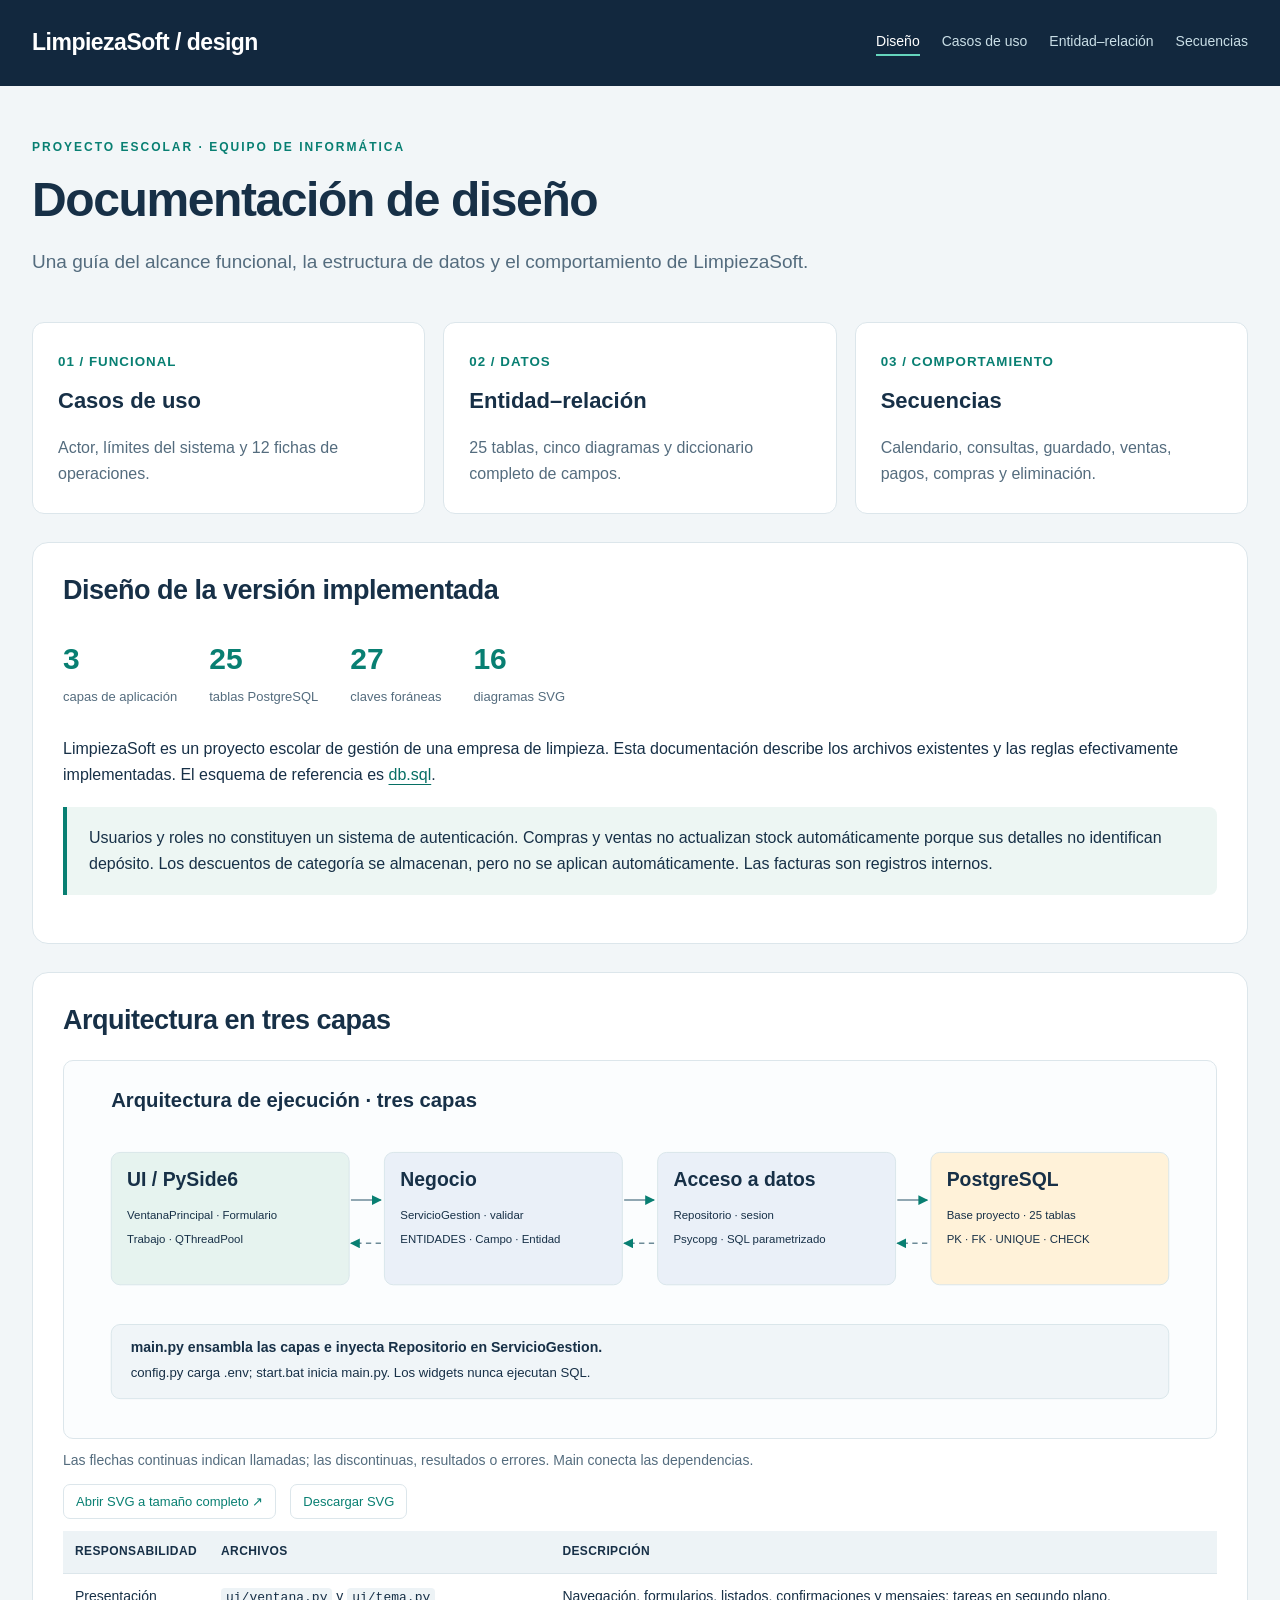
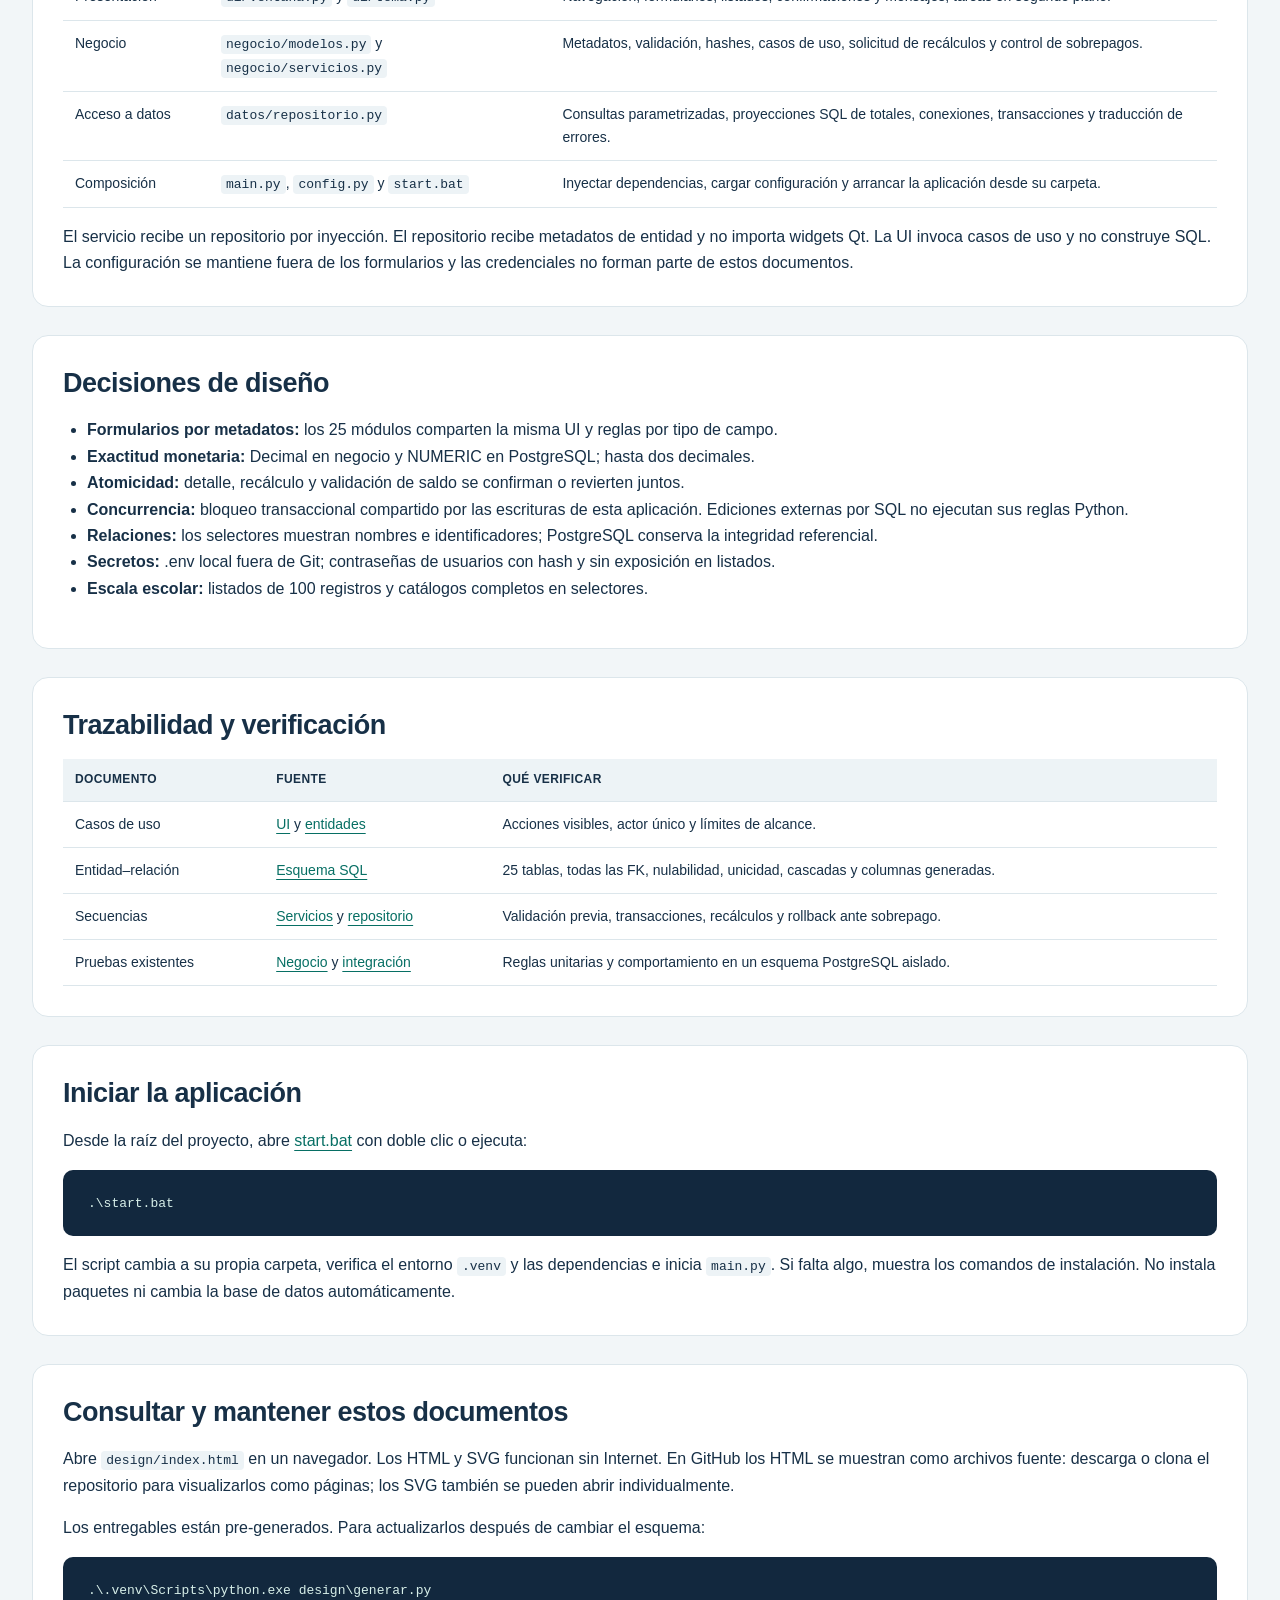
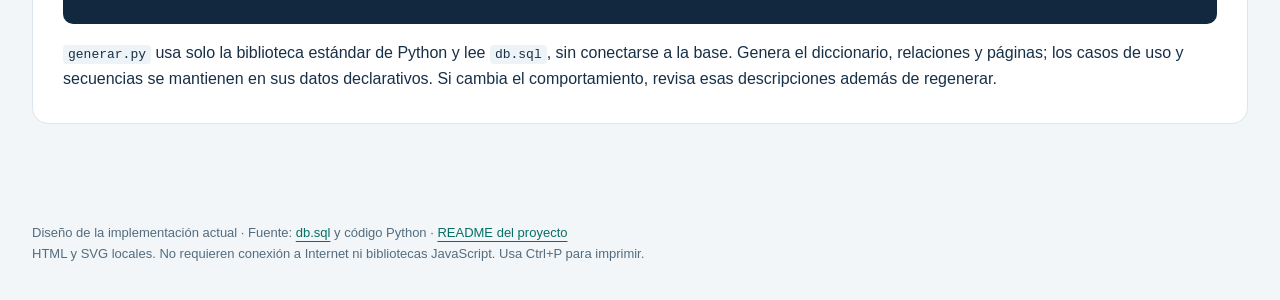
==== commit 32285cfa: "Agrega rol laboral y asignacion automatica de departamento a empleados" ====
--- a/design/index.html
+++ b/design/index.html
@@ -3,4 +3,4 @@
 <meta name="description" content="Una guía del alcance funcional, la estructura de datos y el comportamiento de LimpiezaSoft."><title>Documentación de diseño · LimpiezaSoft</title><link rel="stylesheet" href="styles.css"></head>
 <body><a class="skip" href="#contenido">Saltar al contenido</a><header class="top"><div class="top-inner"><a class="brand" href="index.html">LimpiezaSoft / design</a><nav aria-label="Documentos de diseño"><a href="index.html" aria-current="page">Diseño</a><a href="casos-de-uso.html">Casos de uso</a><a href="entidad-relacion.html">Entidad–relación</a><a href="secuencias.html">Secuencias</a></nav></div></header>
 <div class="hero"><div class="eyebrow">Proyecto escolar · Equipo de Informática</div><h1>Documentación de diseño</h1><p class="lead">Una guía del alcance funcional, la estructura de datos y el comportamiento de LimpiezaSoft.</p></div>
-<main id="contenido"><div class="grid"><a class="card" href="casos-de-uso.html"><small>01 / FUNCIONAL</small><b>Casos de uso</b><p>Actor, límites del sistema y 12 fichas de operaciones.</p></a><a class="card" href="entidad-relacion.html"><small>02 / DATOS</small><b>Entidad–relación</b><p>25 tablas, cinco diagramas y diccionario completo de campos.</p></a><a class="card" href="secuencias.html"><small>03 / COMPORTAMIENTO</small><b>Secuencias</b><p>Calendario, consultas, guardado, ventas, pagos, compras y eliminación.</p></a></div><section id="alcance"><h2>Diseño de la versión implementada</h2><div class="stats"><div><strong>3</strong><span>capas de aplicación</span></div><div><strong>25</strong><span>tablas PostgreSQL</span></div><div><strong>26</strong><span>claves foráneas</span></div><div><strong>16</strong><span>diagramas SVG</span></div></div><p>LimpiezaSoft es un proyecto escolar de gestión de una empresa de limpieza. Esta documentación describe los archivos existentes y las reglas efectivamente implementadas. El esquema de referencia es <a href="../db.sql">db.sql</a>.</p><div class="note">Usuarios y roles no constituyen un sistema de autenticación. Compras y ventas no actualizan stock automáticamente porque sus detalles no identifican depósito. Los descuentos de categoría se almacenan, pero no se aplican automáticamente. Las facturas son registros internos.</div></section><section id="arquitectura"><h2>Arquitectura en tres capas</h2><figure class="figure"><div class="diagram" tabindex="0" aria-label="Arquitectura de tres capas con PostgreSQL. Desplazamiento horizontal disponible."><img src="svg/arquitectura.svg" alt="Arquitectura de tres capas con PostgreSQL"></div><figcaption>Las flechas continuas indican llamadas; las discontinuas, resultados o errores. Main conecta las dependencias.</figcaption><div class="tools"><a href="svg/arquitectura.svg" target="_blank" rel="noopener">Abrir SVG a tamaño completo ↗</a><a href="svg/arquitectura.svg" download>Descargar SVG</a></div></figure><div class="table-wrap"><table><thead><tr><th scope="col">Responsabilidad</th><th scope="col">Archivos</th><th scope="col">Descripción</th></tr></thead><tbody><tr><td>Presentación</td><td><code>ui/ventana.py</code> y <code>ui/tema.py</code></td><td>Navegación, formularios, listados, confirmaciones y mensajes; tareas en segundo plano.</td></tr><tr><td>Negocio</td><td><code>negocio/modelos.py</code> y <code>negocio/servicios.py</code></td><td>Metadatos, validación, hashes, casos de uso, solicitud de recálculos y control de sobrepagos.</td></tr><tr><td>Acceso a datos</td><td><code>datos/repositorio.py</code></td><td>Consultas parametrizadas, proyecciones SQL de totales, conexiones, transacciones y traducción de errores.</td></tr><tr><td>Composición</td><td><code>main.py</code>, <code>config.py</code> y <code>start.bat</code></td><td>Inyectar dependencias, cargar configuración y arrancar la aplicación desde su carpeta.</td></tr></tbody></table></div><p>El servicio recibe un repositorio por inyección. El repositorio recibe metadatos de entidad y no importa widgets Qt. La UI invoca casos de uso y no construye SQL. La configuración se mantiene fuera de los formularios y las credenciales no forman parte de estos documentos.</p></section><section id="decisiones"><h2>Decisiones de diseño</h2><ul><li><strong>Formularios por metadatos:</strong> los 25 módulos comparten la misma UI y reglas por tipo de campo.</li><li><strong>Exactitud monetaria:</strong> Decimal en negocio y NUMERIC en PostgreSQL; hasta dos decimales.</li><li><strong>Atomicidad:</strong> detalle, recálculo y validación de saldo se confirman o revierten juntos.</li><li><strong>Concurrencia:</strong> bloqueo transaccional compartido por las escrituras de esta aplicación. Ediciones externas por SQL no ejecutan sus reglas Python.</li><li><strong>Relaciones:</strong> los selectores muestran nombres e identificadores; PostgreSQL conserva la integridad referencial.</li><li><strong>Secretos:</strong> .env local fuera de Git; contraseñas de usuarios con hash y sin exposición en listados.</li><li><strong>Escala escolar:</strong> listados de 100 registros y catálogos completos en selectores.</li></ul></section><section id="trazabilidad"><h2>Trazabilidad y verificación</h2><div class="table-wrap"><table><thead><tr><th scope="col">Documento</th><th scope="col">Fuente</th><th scope="col">Qué verificar</th></tr></thead><tbody><tr><td>Casos de uso</td><td><a href="../limpiezasoft/ui/ventana.py">UI</a> y <a href="../limpiezasoft/negocio/modelos.py">entidades</a></td><td>Acciones visibles, actor único y límites de alcance.</td></tr><tr><td>Entidad–relación</td><td><a href="../db.sql">Esquema SQL</a></td><td>25 tablas, todas las FK, nulabilidad, unicidad, cascadas y columnas generadas.</td></tr><tr><td>Secuencias</td><td><a href="../limpiezasoft/negocio/servicios.py">Servicios</a> y <a href="../limpiezasoft/datos/repositorio.py">repositorio</a></td><td>Validación previa, transacciones, recálculos y rollback ante sobrepago.</td></tr><tr><td>Pruebas existentes</td><td><a href="../tests/test_negocio.py">Negocio</a> y <a href="../tests/test_postgres.py">integración</a></td><td>Reglas unitarias y comportamiento en un esquema PostgreSQL aislado.</td></tr></tbody></table></div></section><section id="inicio"><h2>Iniciar la aplicación</h2><p>Desde la raíz del proyecto, abre <a href="../start.bat">start.bat</a> con doble clic o ejecuta:</p><pre><code>.\start.bat</code></pre><p>El script cambia a su propia carpeta, verifica el entorno <code>.venv</code> y las dependencias e inicia <code>main.py</code>. Si falta algo, muestra los comandos de instalación. No instala paquetes ni cambia la base de datos automáticamente.</p></section><section id="mantenimiento"><h2>Consultar y mantener estos documentos</h2><p>Abre <code>design/index.html</code> en un navegador. Los HTML y SVG funcionan sin Internet. En GitHub los HTML se muestran como archivos fuente: descarga o clona el repositorio para visualizarlos como páginas; los SVG también se pueden abrir individualmente.</p><p>Los entregables están pre-generados. Para actualizarlos después de cambiar el esquema:</p><pre><code>.\.venv\Scripts\python.exe design\generar.py</code></pre><p><code>generar.py</code> usa solo la biblioteca estándar de Python y lee <code>db.sql</code>, sin conectarse a la base. Genera el diccionario, relaciones y páginas; los casos de uso y secuencias se mantienen en sus datos declarativos. Si cambia el comportamiento, revisa esas descripciones además de regenerar.</p></section></main><footer>Diseño de la implementación actual · Fuente: <a href="../db.sql">db.sql</a> y código Python · <a href="../README.md">README del proyecto</a><br>HTML y SVG locales. No requieren conexión a Internet ni bibliotecas JavaScript. Usa Ctrl+P para imprimir.</footer></body></html>+<main id="contenido"><div class="grid"><a class="card" href="casos-de-uso.html"><small>01 / FUNCIONAL</small><b>Casos de uso</b><p>Actor, límites del sistema y 12 fichas de operaciones.</p></a><a class="card" href="entidad-relacion.html"><small>02 / DATOS</small><b>Entidad–relación</b><p>25 tablas, cinco diagramas y diccionario completo de campos.</p></a><a class="card" href="secuencias.html"><small>03 / COMPORTAMIENTO</small><b>Secuencias</b><p>Calendario, consultas, guardado, ventas, pagos, compras y eliminación.</p></a></div><section id="alcance"><h2>Diseño de la versión implementada</h2><div class="stats"><div><strong>3</strong><span>capas de aplicación</span></div><div><strong>25</strong><span>tablas PostgreSQL</span></div><div><strong>27</strong><span>claves foráneas</span></div><div><strong>16</strong><span>diagramas SVG</span></div></div><p>LimpiezaSoft es un proyecto escolar de gestión de una empresa de limpieza. Esta documentación describe los archivos existentes y las reglas efectivamente implementadas. El esquema de referencia es <a href="../db.sql">db.sql</a>.</p><div class="note">Usuarios y roles no constituyen un sistema de autenticación. Compras y ventas no actualizan stock automáticamente porque sus detalles no identifican depósito. Los descuentos de categoría se almacenan, pero no se aplican automáticamente. Las facturas son registros internos.</div></section><section id="arquitectura"><h2>Arquitectura en tres capas</h2><figure class="figure"><div class="diagram" tabindex="0" aria-label="Arquitectura de tres capas con PostgreSQL. Desplazamiento horizontal disponible."><img src="svg/arquitectura.svg" alt="Arquitectura de tres capas con PostgreSQL"></div><figcaption>Las flechas continuas indican llamadas; las discontinuas, resultados o errores. Main conecta las dependencias.</figcaption><div class="tools"><a href="svg/arquitectura.svg" target="_blank" rel="noopener">Abrir SVG a tamaño completo ↗</a><a href="svg/arquitectura.svg" download>Descargar SVG</a></div></figure><div class="table-wrap"><table><thead><tr><th scope="col">Responsabilidad</th><th scope="col">Archivos</th><th scope="col">Descripción</th></tr></thead><tbody><tr><td>Presentación</td><td><code>ui/ventana.py</code> y <code>ui/tema.py</code></td><td>Navegación, formularios, listados, confirmaciones y mensajes; tareas en segundo plano.</td></tr><tr><td>Negocio</td><td><code>negocio/modelos.py</code> y <code>negocio/servicios.py</code></td><td>Metadatos, validación, hashes, casos de uso, solicitud de recálculos y control de sobrepagos.</td></tr><tr><td>Acceso a datos</td><td><code>datos/repositorio.py</code></td><td>Consultas parametrizadas, proyecciones SQL de totales, conexiones, transacciones y traducción de errores.</td></tr><tr><td>Composición</td><td><code>main.py</code>, <code>config.py</code> y <code>start.bat</code></td><td>Inyectar dependencias, cargar configuración y arrancar la aplicación desde su carpeta.</td></tr></tbody></table></div><p>El servicio recibe un repositorio por inyección. El repositorio recibe metadatos de entidad y no importa widgets Qt. La UI invoca casos de uso y no construye SQL. La configuración se mantiene fuera de los formularios y las credenciales no forman parte de estos documentos.</p></section><section id="decisiones"><h2>Decisiones de diseño</h2><ul><li><strong>Formularios por metadatos:</strong> los 25 módulos comparten la misma UI y reglas por tipo de campo.</li><li><strong>Exactitud monetaria:</strong> Decimal en negocio y NUMERIC en PostgreSQL; hasta dos decimales.</li><li><strong>Atomicidad:</strong> detalle, recálculo y validación de saldo se confirman o revierten juntos.</li><li><strong>Concurrencia:</strong> bloqueo transaccional compartido por las escrituras de esta aplicación. Ediciones externas por SQL no ejecutan sus reglas Python.</li><li><strong>Relaciones:</strong> los selectores muestran nombres e identificadores; PostgreSQL conserva la integridad referencial.</li><li><strong>Secretos:</strong> .env local fuera de Git; contraseñas de usuarios con hash y sin exposición en listados.</li><li><strong>Escala escolar:</strong> listados de 100 registros y catálogos completos en selectores.</li></ul></section><section id="trazabilidad"><h2>Trazabilidad y verificación</h2><div class="table-wrap"><table><thead><tr><th scope="col">Documento</th><th scope="col">Fuente</th><th scope="col">Qué verificar</th></tr></thead><tbody><tr><td>Casos de uso</td><td><a href="../limpiezasoft/ui/ventana.py">UI</a> y <a href="../limpiezasoft/negocio/modelos.py">entidades</a></td><td>Acciones visibles, actor único y límites de alcance.</td></tr><tr><td>Entidad–relación</td><td><a href="../db.sql">Esquema SQL</a></td><td>25 tablas, todas las FK, nulabilidad, unicidad, cascadas y columnas generadas.</td></tr><tr><td>Secuencias</td><td><a href="../limpiezasoft/negocio/servicios.py">Servicios</a> y <a href="../limpiezasoft/datos/repositorio.py">repositorio</a></td><td>Validación previa, transacciones, recálculos y rollback ante sobrepago.</td></tr><tr><td>Pruebas existentes</td><td><a href="../tests/test_negocio.py">Negocio</a> y <a href="../tests/test_postgres.py">integración</a></td><td>Reglas unitarias y comportamiento en un esquema PostgreSQL aislado.</td></tr></tbody></table></div></section><section id="inicio"><h2>Iniciar la aplicación</h2><p>Desde la raíz del proyecto, abre <a href="../start.bat">start.bat</a> con doble clic o ejecuta:</p><pre><code>.\start.bat</code></pre><p>El script cambia a su propia carpeta, verifica el entorno <code>.venv</code> y las dependencias e inicia <code>main.py</code>. Si falta algo, muestra los comandos de instalación. No instala paquetes ni cambia la base de datos automáticamente.</p></section><section id="mantenimiento"><h2>Consultar y mantener estos documentos</h2><p>Abre <code>design/index.html</code> en un navegador. Los HTML y SVG funcionan sin Internet. En GitHub los HTML se muestran como archivos fuente: descarga o clona el repositorio para visualizarlos como páginas; los SVG también se pueden abrir individualmente.</p><p>Los entregables están pre-generados. Para actualizarlos después de cambiar el esquema:</p><pre><code>.\.venv\Scripts\python.exe design\generar.py</code></pre><p><code>generar.py</code> usa solo la biblioteca estándar de Python y lee <code>db.sql</code>, sin conectarse a la base. Genera el diccionario, relaciones y páginas; los casos de uso y secuencias se mantienen en sus datos declarativos. Si cambia el comportamiento, revisa esas descripciones además de regenerar.</p></section></main><footer>Diseño de la implementación actual · Fuente: <a href="../db.sql">db.sql</a> y código Python · <a href="../README.md">README del proyecto</a><br>HTML y SVG locales. No requieren conexión a Internet ni bibliotecas JavaScript. Usa Ctrl+P para imprimir.</footer></body></html>
